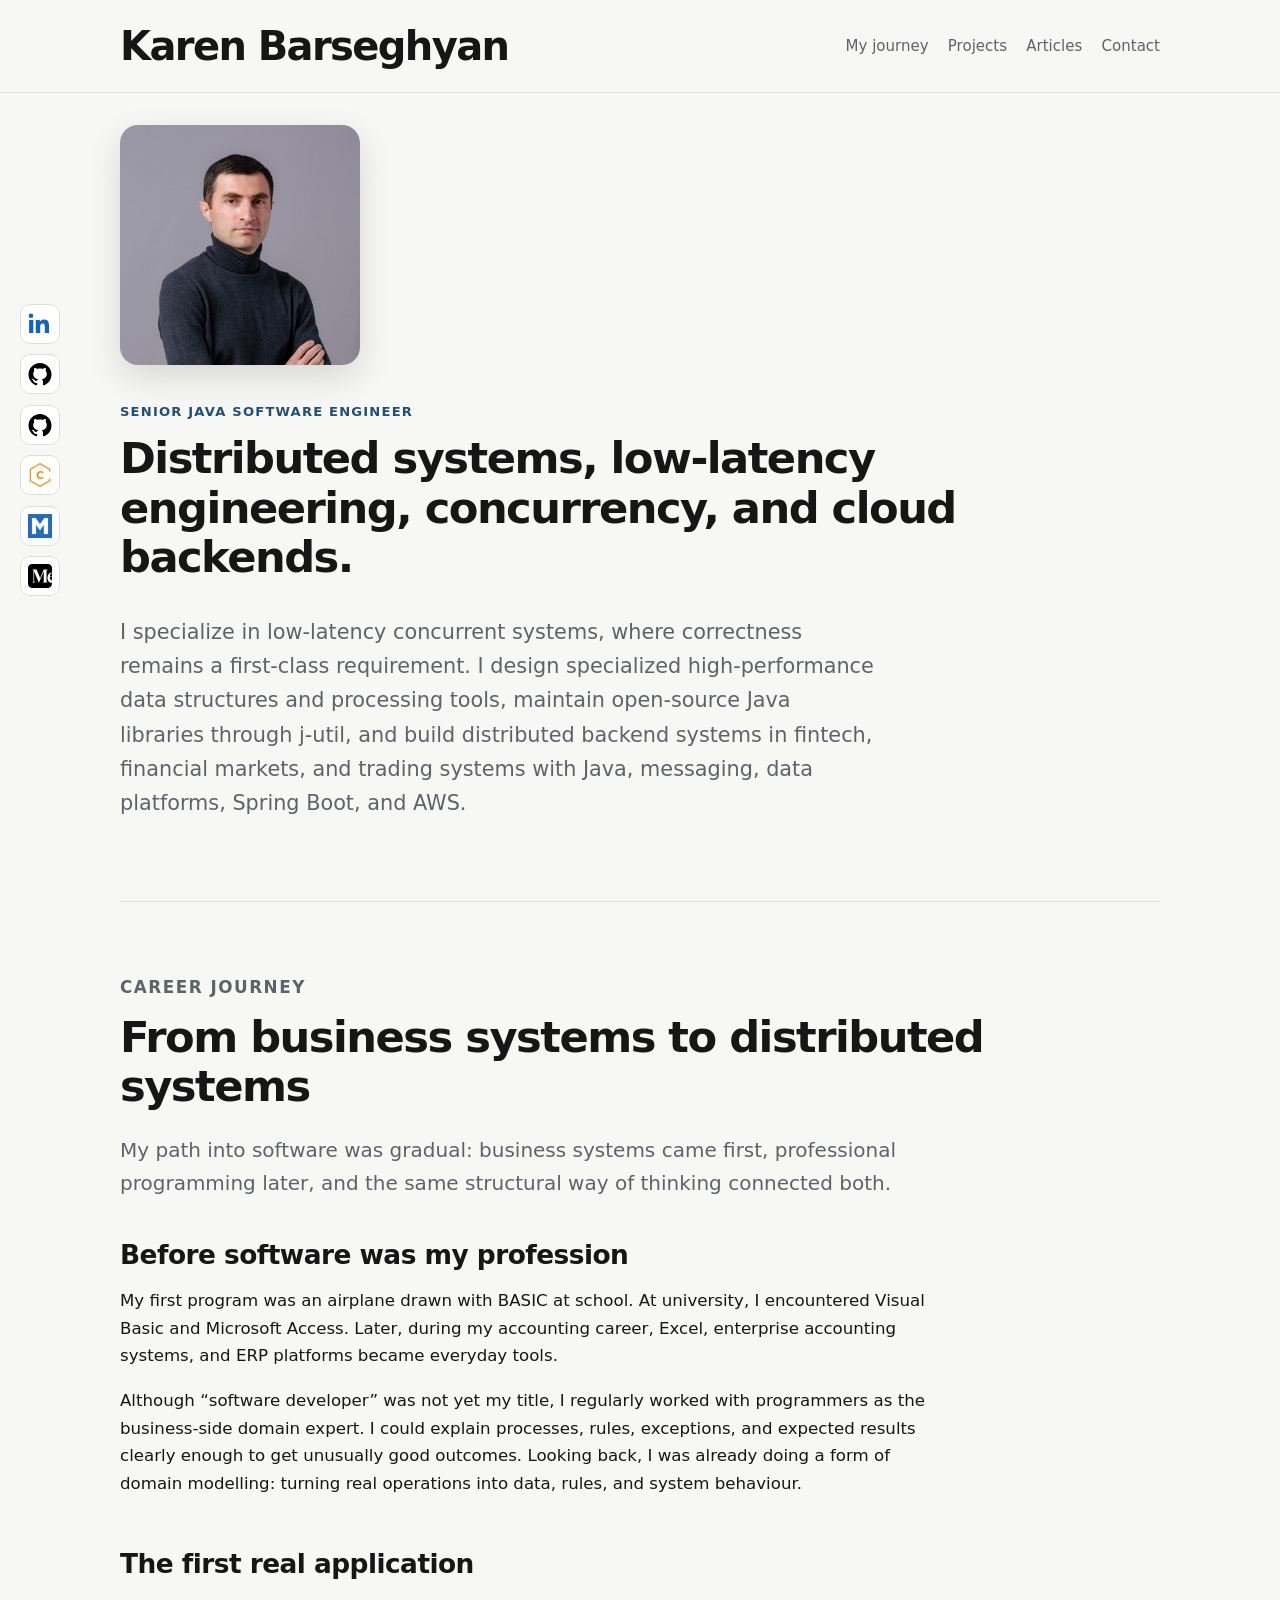
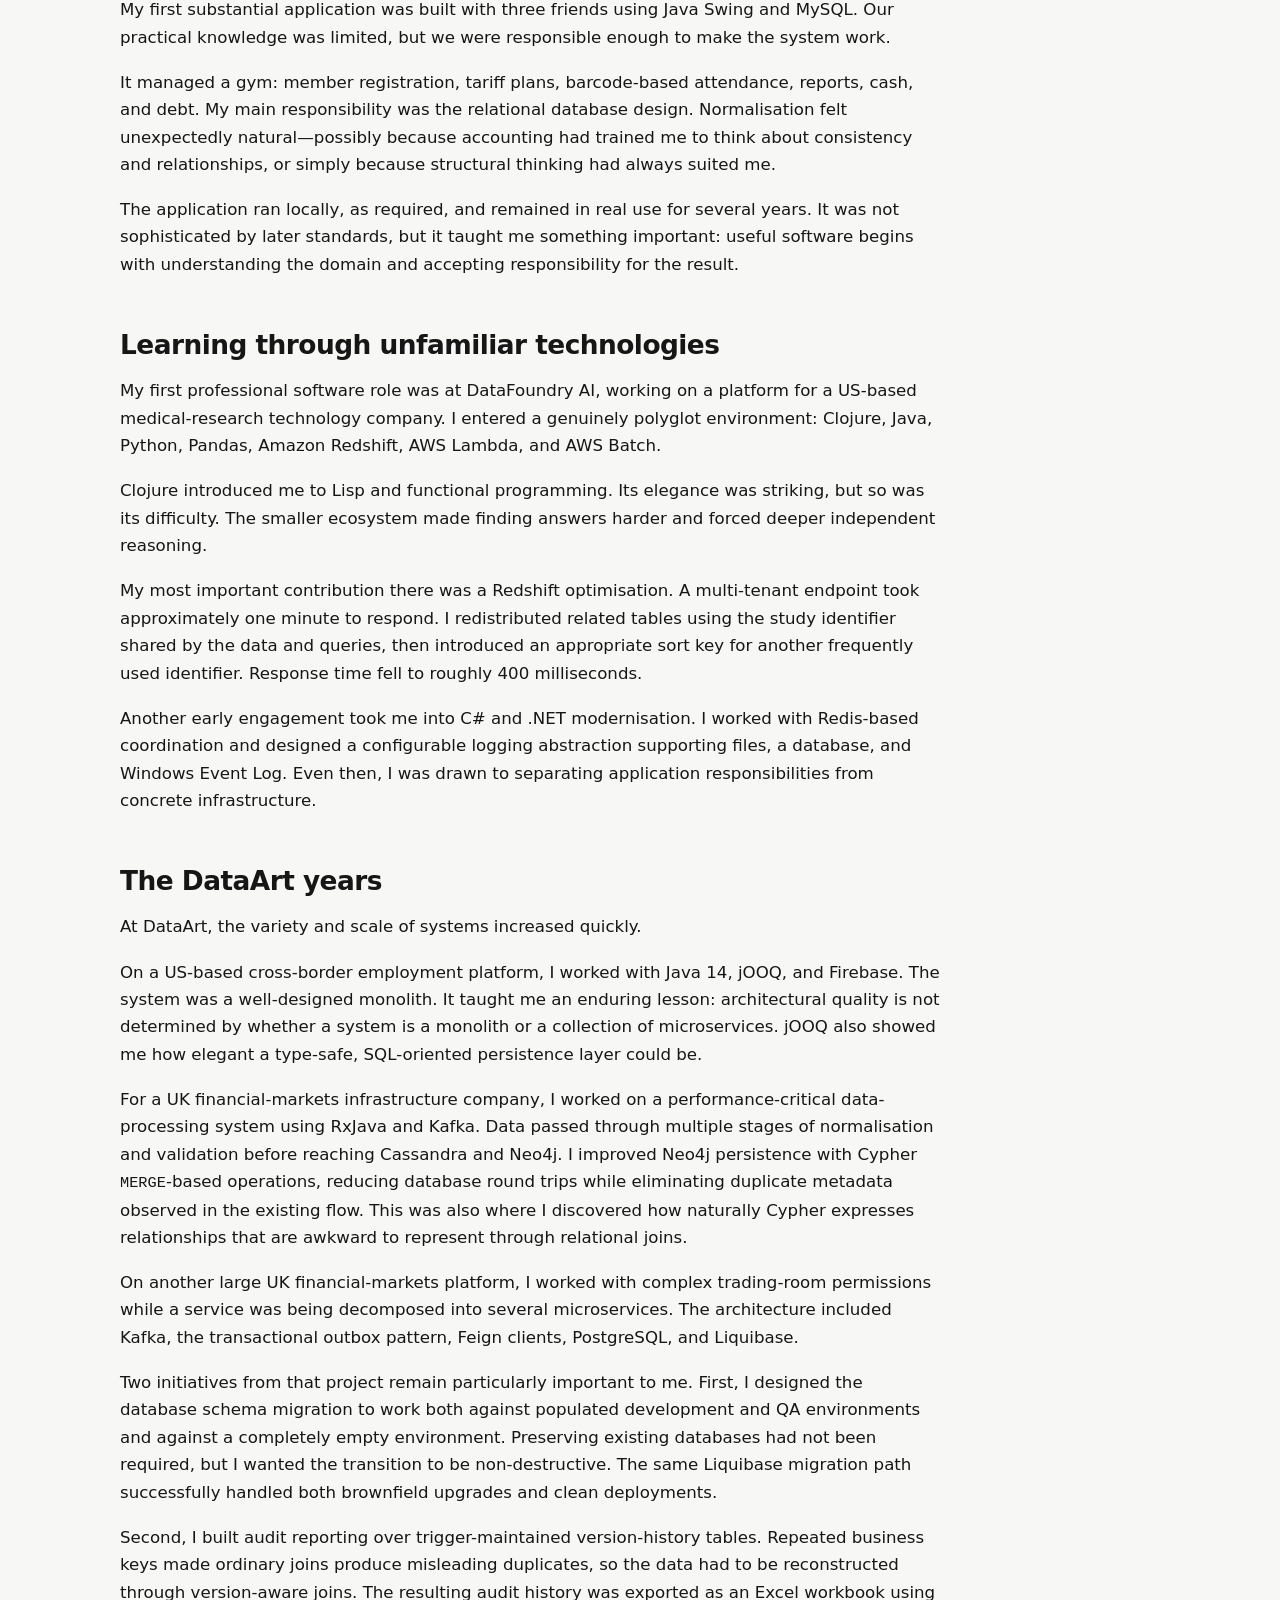
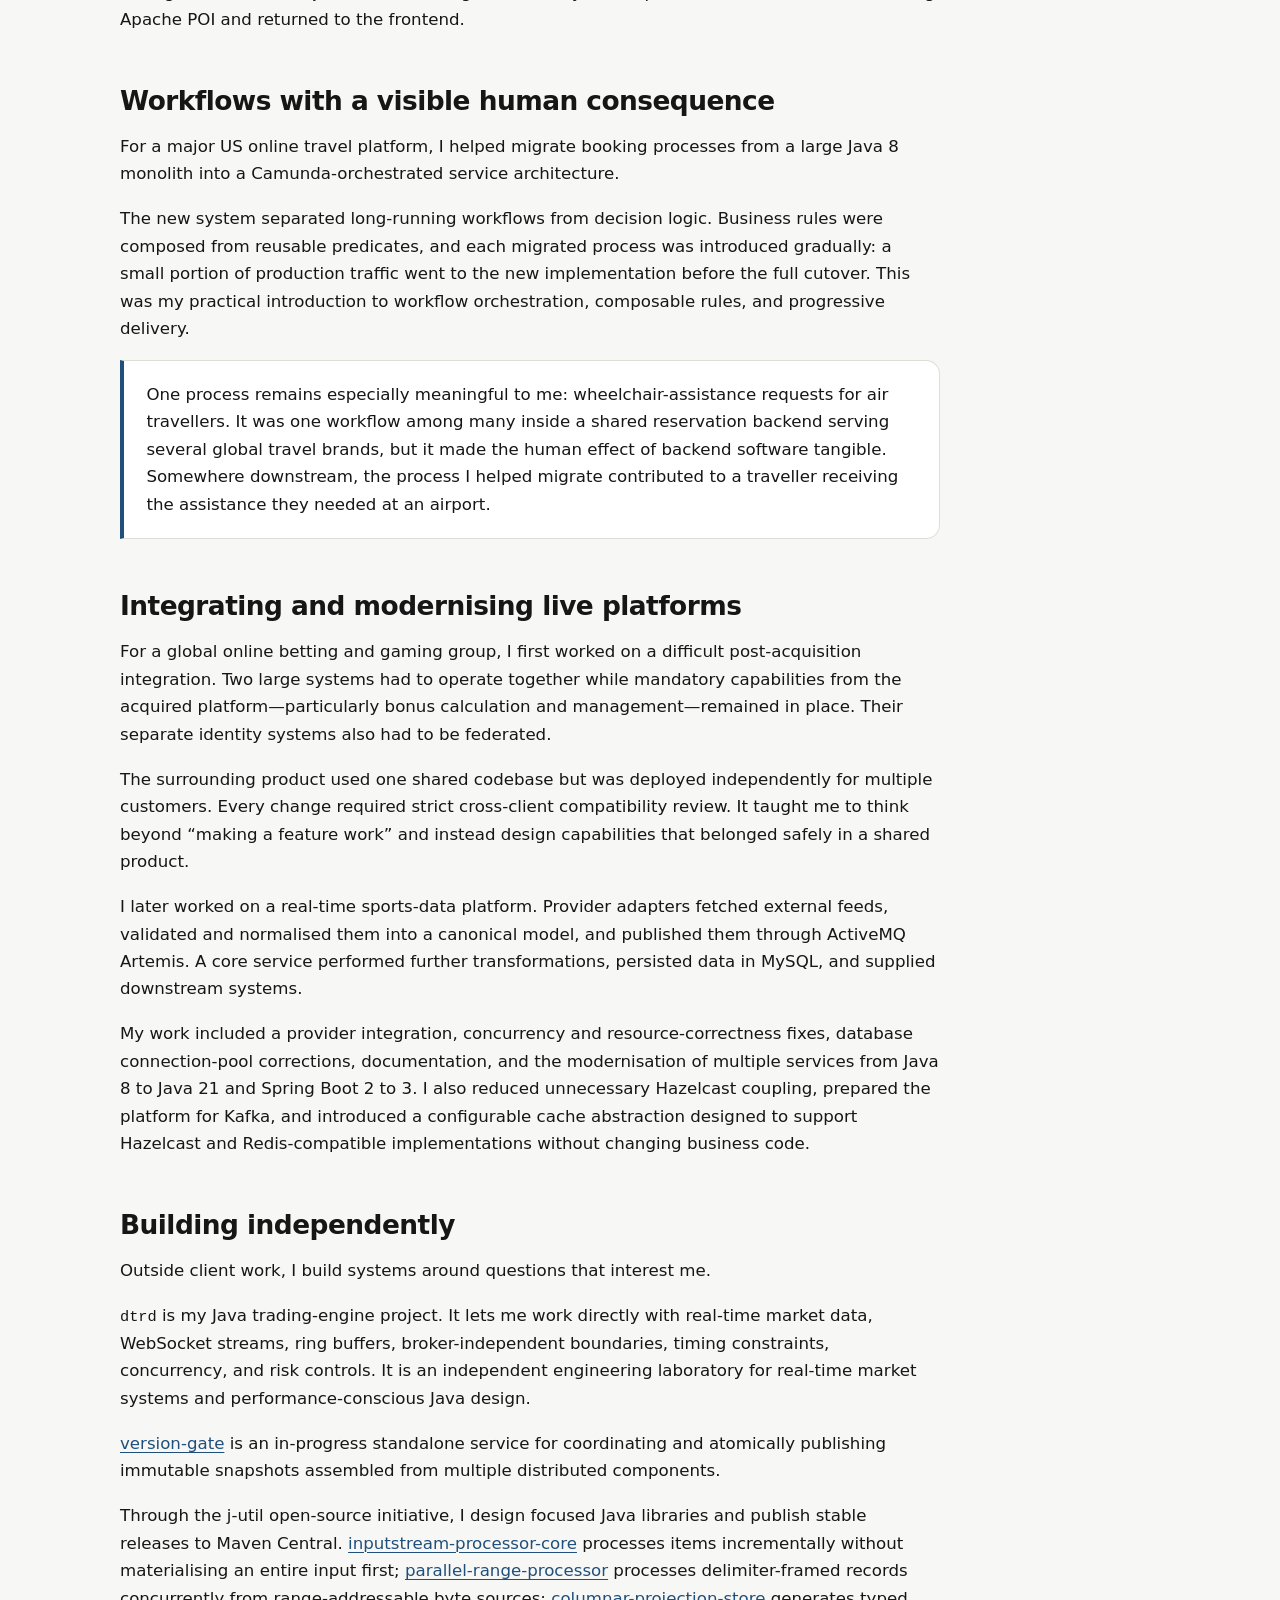
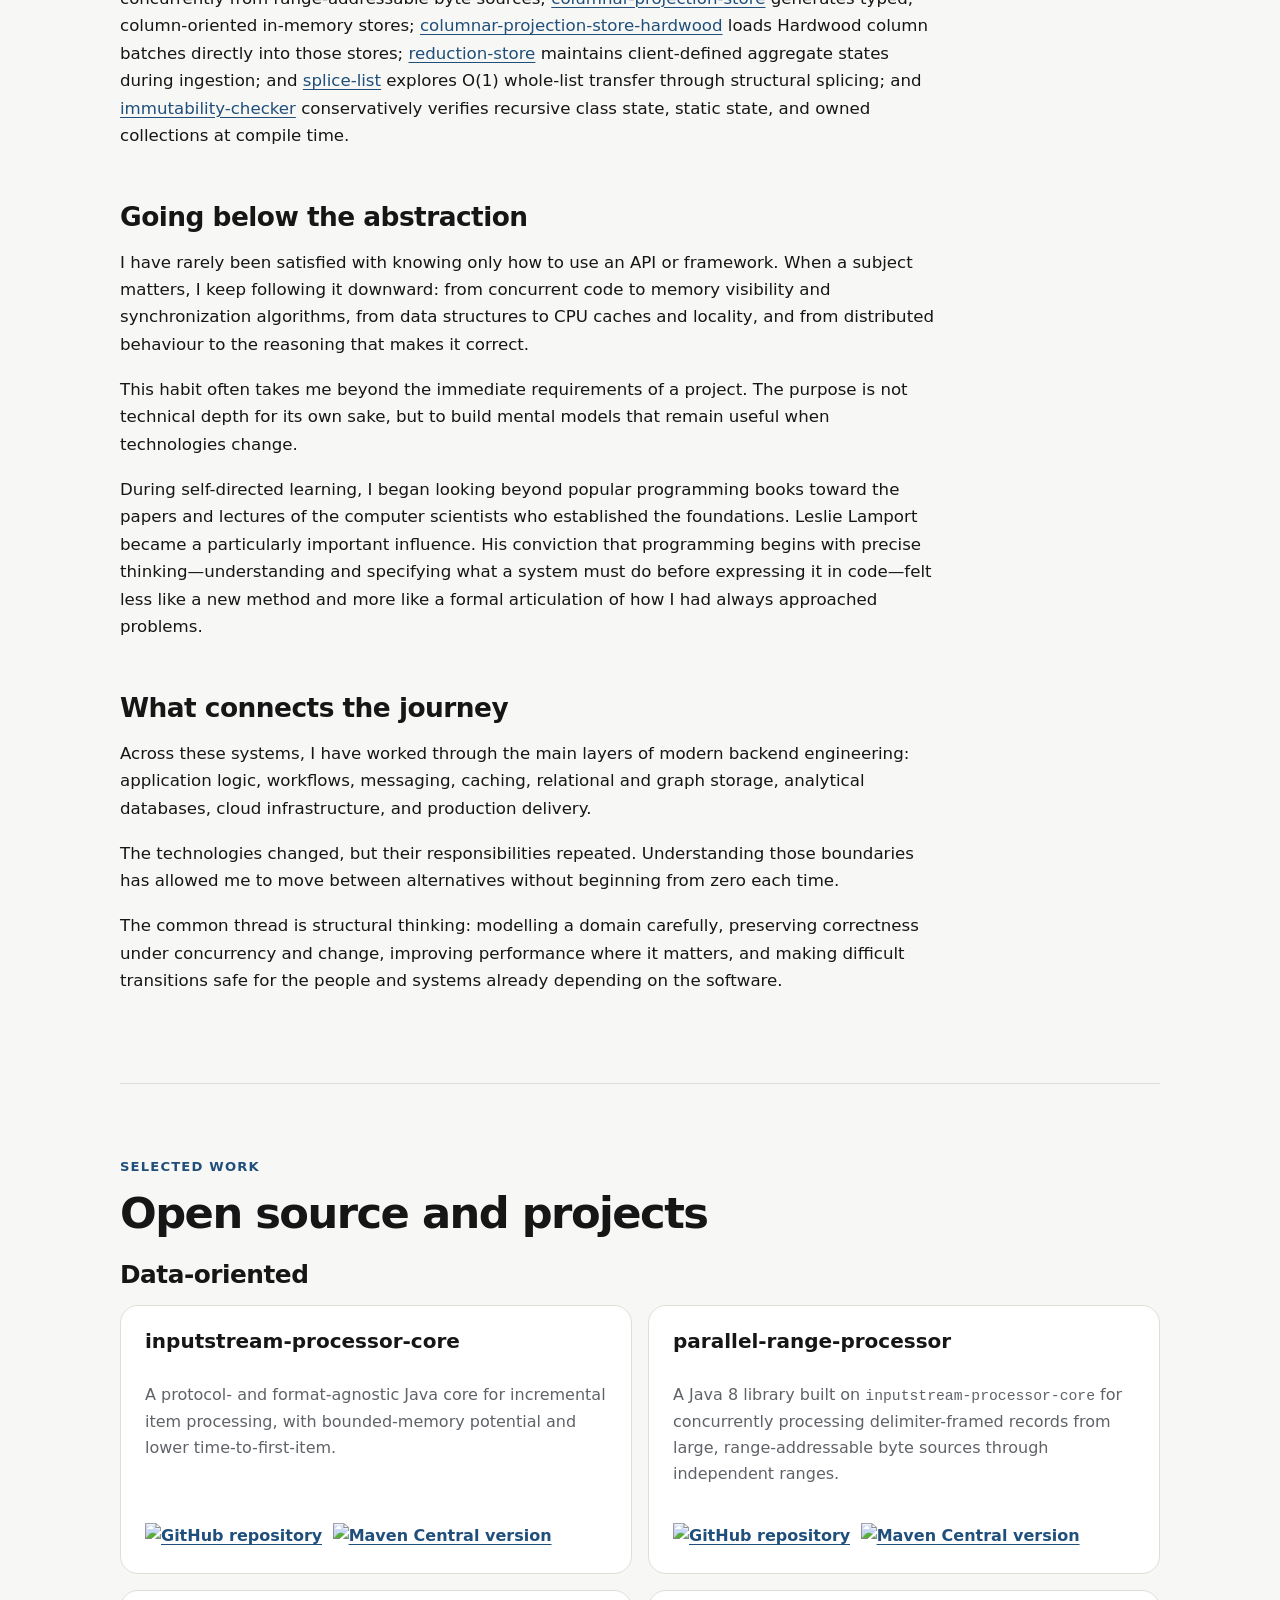
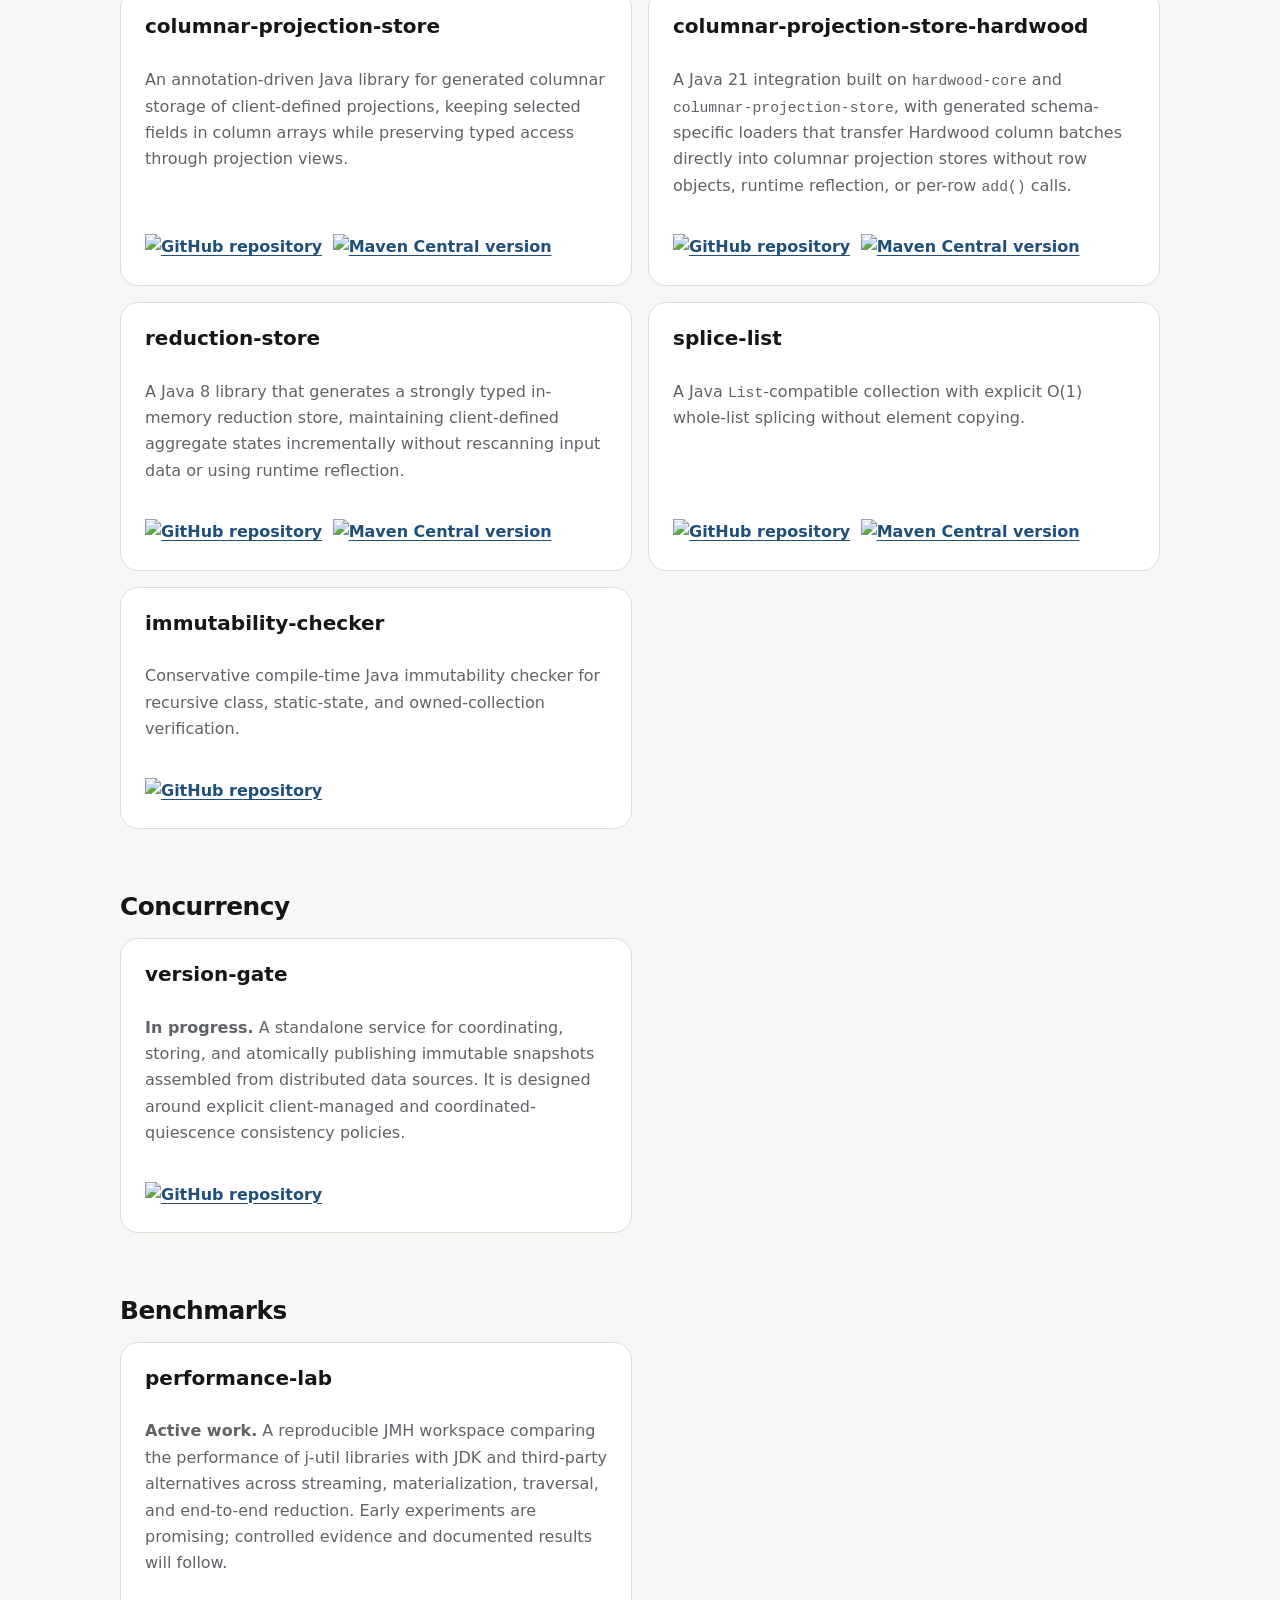
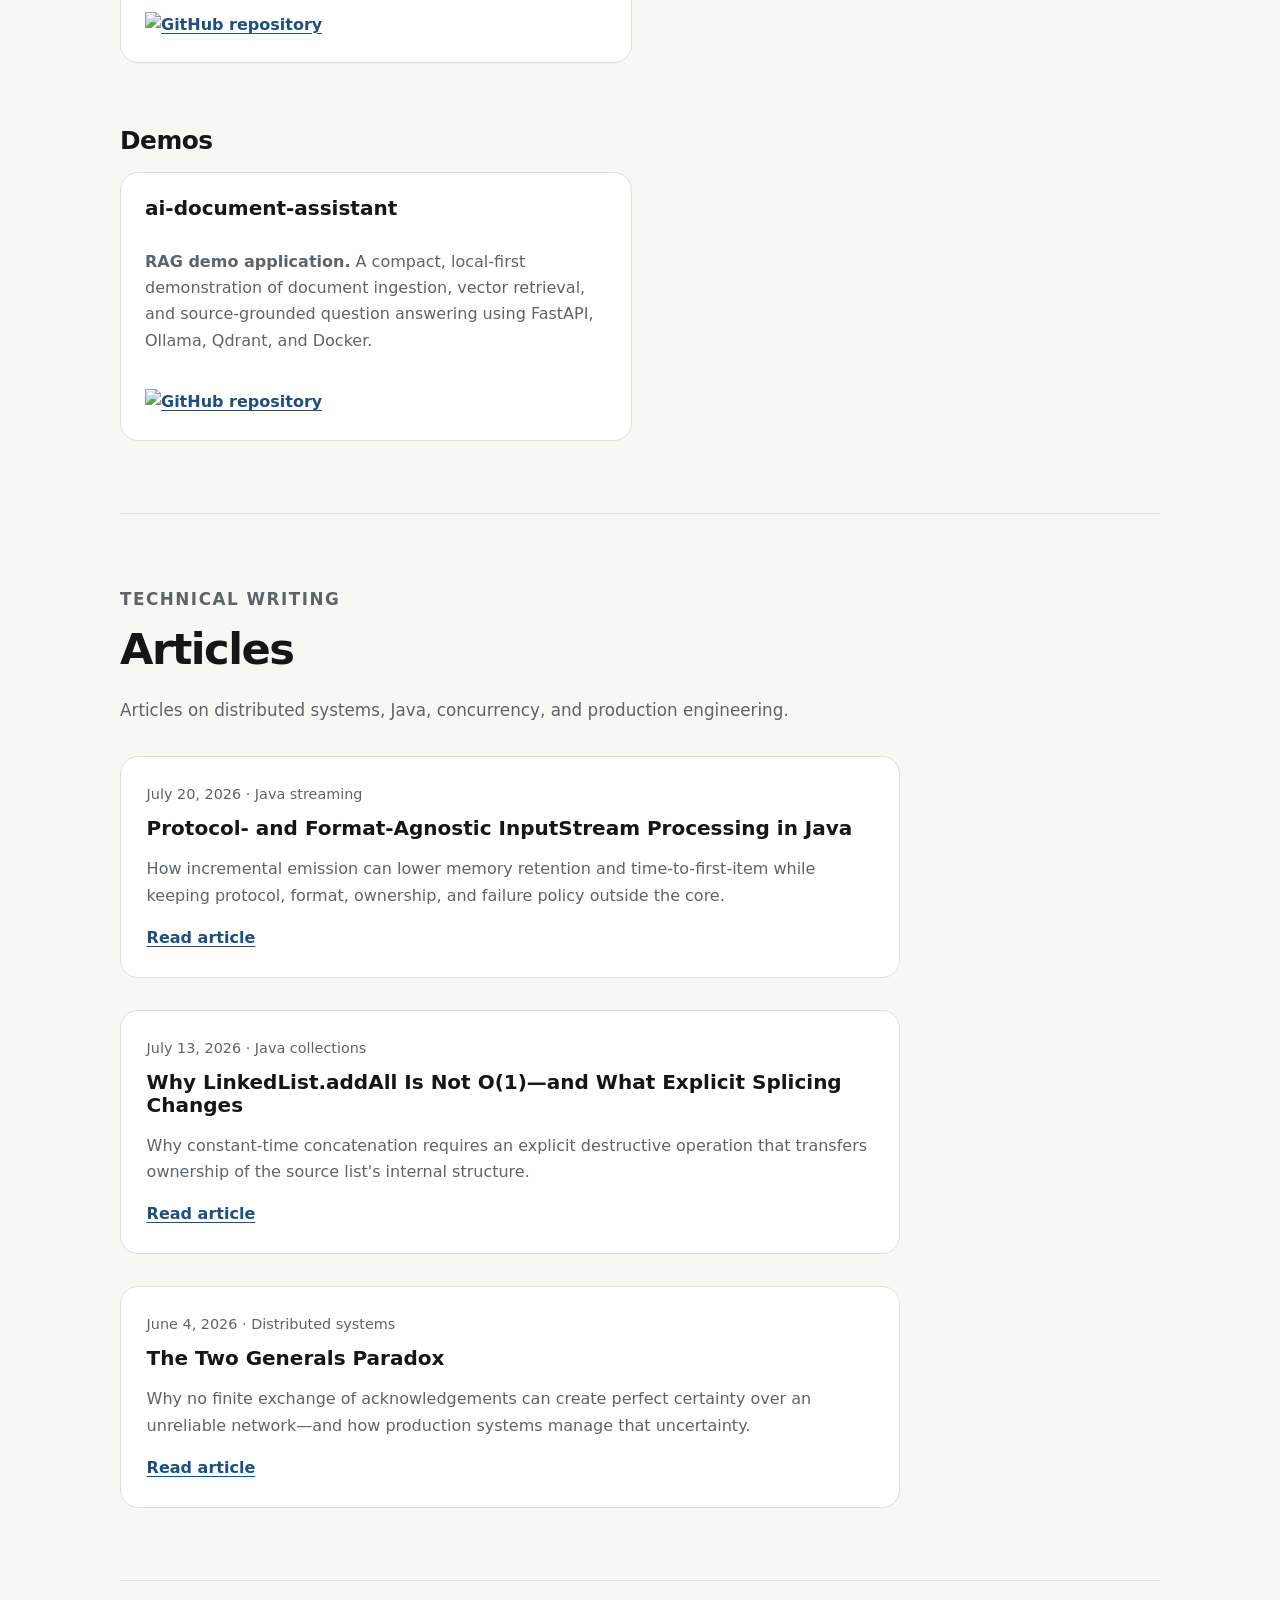
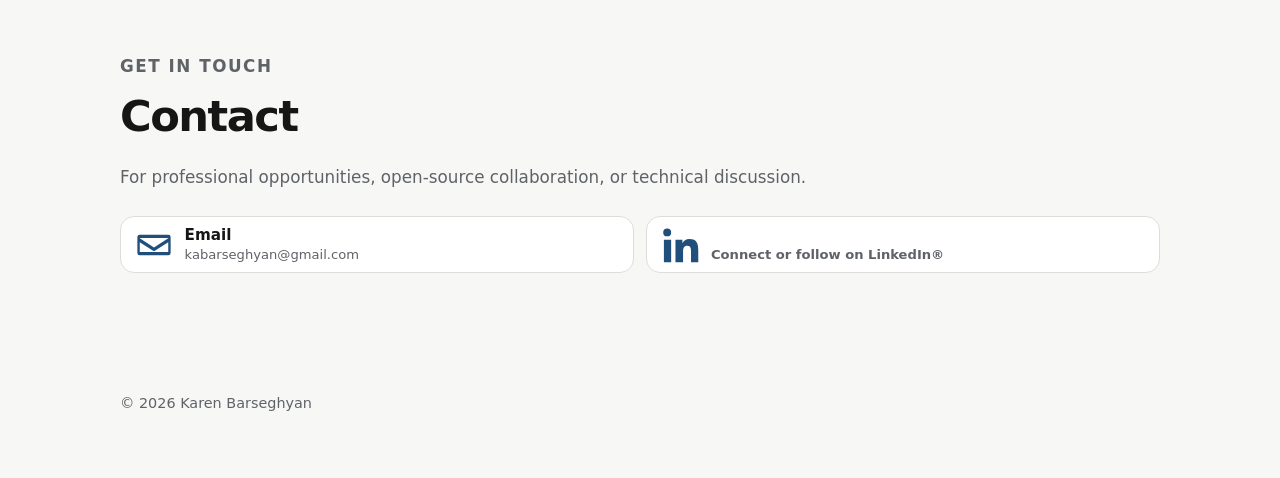
==== index.html @ 1f60a881 "Refine website search description" ====
<!doctype html>
<html lang="en">
<head>
  <meta charset="utf-8">
  <meta name="viewport" content="width=device-width, initial-scale=1">
  <title>Karen Barseghyan | Low-Latency Java Engineer</title>
  <meta name="description" content="Java engineer building low-latency distributed systems for fintech, financial markets, and trading.">
  <meta name="author" content="Karen Barseghyan">
  <link rel="canonical" href="https://k-barseghyan.github.io/">
  <link rel="icon" href="/favicon.ico" sizes="any">
  <link rel="icon" type="image/png" sizes="32x32" href="/favicon-32x32.png">
  <link rel="icon" type="image/png" sizes="16x16" href="/favicon-16x16.png">
  <link rel="apple-touch-icon" sizes="180x180" href="/apple-touch-icon.png">
  <link rel="stylesheet" href="styles.css?v=profile-photo-spacing">

  <meta property="og:type" content="profile">
  <meta property="og:title" content="Karen Barseghyan — Senior Java Software Engineer">
  <meta property="og:description" content="Distributed systems, concurrency, cloud backends, Java open source, and production engineering.">
  <meta property="og:url" content="https://k-barseghyan.github.io/">

  <script type="application/ld+json">
  {
    "@context": "https://schema.org",
    "@type": "ProfilePage",
    "url": "https://k-barseghyan.github.io/",
    "mainEntity": {
      "@type": "Person",
      "name": "Karen Barseghyan",
      "jobTitle": "Senior Java Software Engineer",
      "url": "https://k-barseghyan.github.io/",
      "email": "mailto:kabarseghyan@gmail.com",
      "sameAs": [
        "https://www.linkedin.com/in/karenbarseghyan",
        "https://medium.com/@kabarseghyan",
        "https://github.com/k-barseghyan",
        "https://github.com/j-util",
        "https://central.sonatype.com/namespace/io.github.j-util"
      ],
      "knowsAbout": [
        "Java",
        "Spring Boot",
        "Distributed systems",
        "Concurrency",
        "Microservices",
        "AWS",
        "Amazon Redshift",
        "Kafka",
        "Data processing",
        "Performance engineering"
      ]
    }
  }
  </script>
</head>
<body id="top">
  <header class="site-header">
    <nav class="container nav" aria-label="Primary navigation">
      <a class="brand" href="#top">Karen Barseghyan</a>
      <div class="nav-links">
        <a href="#journey">My journey</a>
        <a href="#projects">Projects</a>
        <a href="#articles">Articles</a>
        <a href="#contact">Contact</a>
      </div>
    </nav>
  </header>

  <aside class="profile-sidebar" aria-label="Professional profiles and published libraries">
    <a class="card-icon-link" target="_blank" rel="noopener noreferrer" href="https://www.linkedin.com/in/karenbarseghyan" aria-label="Open Karen Barseghyan on LinkedIn" title="LinkedIn">
      <img class="card-link-icon" src="assets/linkedin-mark.svg" alt="">
    </a>
    <a class="card-icon-link" target="_blank" rel="noopener noreferrer" href="https://github.com/k-barseghyan" aria-label="Open Karen Barseghyan's personal GitHub profile" title="Personal GitHub">
      <img class="card-link-icon" src="assets/github-mark.svg" alt="">
    </a>
    <a class="card-icon-link" target="_blank" rel="noopener noreferrer" href="https://github.com/j-util" aria-label="Open the j-util organization on GitHub" title="j-util GitHub">
      <img class="card-link-icon" src="assets/github-mark.svg" alt="">
    </a>
    <a class="card-icon-link" target="_blank" rel="noopener noreferrer" href="https://central.sonatype.com/namespace/io.github.j-util" aria-label="Open the j-util namespace on Maven Central" title="Maven Central">
      <img class="card-link-icon" src="assets/maven-central.png" alt="">
    </a>
    <a class="card-icon-link" target="_blank" rel="noopener noreferrer" href="https://mvnrepository.com/artifact/io.github.j-util" aria-label="Open the j-util group on MVNRepository" title="MVNRepository">
      <img class="card-link-icon" src="assets/mvnrepository.ico" alt="">
    </a>
    <a class="card-icon-link" target="_blank" rel="noopener noreferrer" href="https://medium.com/@kabarseghyan" aria-label="Open Karen Barseghyan on Medium" title="Medium">
      <img class="card-link-icon" src="assets/medium-mark.svg" alt="">
    </a>
  </aside>

  <main>
    <section class="hero container">
      <img class="hero-photo" src="assets/karen-barseghyan.jpeg" alt="Karen Barseghyan" width="800" height="800">
      <p class="eyebrow">Senior Java Software Engineer</p>
      <h2>Distributed systems, low-latency engineering, concurrency, and cloud backends.</h2>
      <p class="lead">
        I specialize in low-latency concurrent systems, where correctness remains a first-class requirement. I design
        specialized high-performance data structures and processing tools, maintain
        open-source Java libraries through j-util, and build distributed backend systems
        in fintech, financial markets, and trading systems with Java, messaging, data platforms, Spring Boot, and AWS.
      </p>
    </section>

    <section id="journey" class="section container journey">
      <p class="eyebrow">Career journey</p>
      <h2>From business systems to distributed systems</h2>
      <p class="journey-intro">
        My path into software was gradual: business systems came first, professional
        programming later, and the same structural way of thinking connected both.
      </p>

      <div class="journey-body">
        <div class="journey-chapter">
          <h3>Before software was my profession</h3>
          <p>
            My first program was an airplane drawn with BASIC at school. At university,
            I encountered Visual Basic and Microsoft Access. Later, during my accounting
            career, Excel, enterprise accounting systems, and ERP platforms became everyday tools.
          </p>
          <p>
            Although “software developer” was not yet my title, I regularly worked with
            programmers as the business-side domain expert. I could explain processes,
            rules, exceptions, and expected results clearly enough to get unusually good
            outcomes. Looking back, I was already doing a form of domain modelling:
            turning real operations into data, rules, and system behaviour.
          </p>
        </div>

        <div class="journey-chapter">
          <h3>The first real application</h3>
          <p>
            My first substantial application was built with three friends using Java Swing
            and MySQL. Our practical knowledge was limited, but we were responsible enough
            to make the system work.
          </p>
          <p>
            It managed a gym: member registration, tariff plans, barcode-based attendance,
            reports, cash, and debt. My main responsibility was the relational database
            design. Normalisation felt unexpectedly natural—possibly because accounting
            had trained me to think about consistency and relationships, or simply because
            structural thinking had always suited me.
          </p>
          <p>
            The application ran locally, as required, and remained in real use for several
            years. It was not sophisticated by later standards, but it taught me something
            important: useful software begins with understanding the domain and accepting
            responsibility for the result.
          </p>
        </div>

        <div class="journey-chapter">
          <h3>Learning through unfamiliar technologies</h3>
          <p>
            My first professional software role was at DataFoundry AI, working on a platform
            for a US-based medical-research technology company. I entered a genuinely
            polyglot environment: Clojure, Java, Python, Pandas, Amazon Redshift, AWS Lambda,
            and AWS Batch.
          </p>
          <p>
            Clojure introduced me to Lisp and functional programming. Its elegance was
            striking, but so was its difficulty. The smaller ecosystem made finding answers
            harder and forced deeper independent reasoning.
          </p>
          <p>
            My most important contribution there was a Redshift optimisation. A multi-tenant
            endpoint took approximately one minute to respond. I redistributed related tables
            using the study identifier shared by the data and queries, then introduced an
            appropriate sort key for another frequently used identifier. Response time fell
            to roughly 400 milliseconds.
          </p>
          <p>
            Another early engagement took me into C# and .NET modernisation. I worked with
            Redis-based coordination and designed a configurable logging abstraction supporting
            files, a database, and Windows Event Log. Even then, I was drawn to separating
            application responsibilities from concrete infrastructure.
          </p>
        </div>

        <div class="journey-chapter">
          <h3>The DataArt years</h3>
          <p>
            At DataArt, the variety and scale of systems increased quickly.
          </p>
          <p>
            On a US-based cross-border employment platform, I worked with Java 14, jOOQ,
            and Firebase. The system was a well-designed monolith. It taught me an enduring
            lesson: architectural quality is not determined by whether a system is a monolith
            or a collection of microservices. jOOQ also showed me how elegant a type-safe,
            SQL-oriented persistence layer could be.
          </p>
          <p>
            For a UK financial-markets infrastructure company, I worked on a
            performance-critical data-processing system using RxJava and Kafka. Data passed
            through multiple stages of normalisation and validation before reaching Cassandra
            and Neo4j. I improved Neo4j persistence with Cypher <code>MERGE</code>-based
            operations, reducing database round trips while eliminating duplicate metadata
            observed in the existing flow. This was also where I discovered how naturally
            Cypher expresses relationships that are awkward to represent through relational joins.
          </p>
          <p>
            On another large UK financial-markets platform, I worked with complex
            trading-room permissions while a service was being decomposed into several
            microservices. The architecture included Kafka, the transactional outbox pattern,
            Feign clients, PostgreSQL, and Liquibase.
          </p>
          <p>
            Two initiatives from that project remain particularly important to me. First,
            I designed the database schema migration to work both against populated development
            and QA environments and against a completely empty environment. Preserving existing
            databases had not been required, but I wanted the transition to be non-destructive.
            The same Liquibase migration path successfully handled both brownfield upgrades
            and clean deployments.
          </p>
          <p>
            Second, I built audit reporting over trigger-maintained version-history tables.
            Repeated business keys made ordinary joins produce misleading duplicates, so the
            data had to be reconstructed through version-aware joins. The resulting audit
            history was exported as an Excel workbook using Apache POI and returned to the frontend.
          </p>
        </div>

        <div class="journey-chapter">
          <h3>Workflows with a visible human consequence</h3>
          <p>
            For a major US online travel platform, I helped migrate booking processes from
            a large Java 8 monolith into a Camunda-orchestrated service architecture.
          </p>
          <p>
            The new system separated long-running workflows from decision logic. Business
            rules were composed from reusable predicates, and each migrated process was
            introduced gradually: a small portion of production traffic went to the new
            implementation before the full cutover. This was my practical introduction to
            workflow orchestration, composable rules, and progressive delivery.
          </p>
          <p class="journey-highlight">
            One process remains especially meaningful to me: wheelchair-assistance requests
            for air travellers. It was one workflow among many inside a shared reservation
            backend serving several global travel brands, but it made the human effect of
            backend software tangible. Somewhere downstream, the process I helped migrate
            contributed to a traveller receiving the assistance they needed at an airport.
          </p>
        </div>

        <div class="journey-chapter">
          <h3>Integrating and modernising live platforms</h3>
          <p>
            For a global online betting and gaming group, I first worked on a difficult
            post-acquisition integration. Two large systems had to operate together while
            mandatory capabilities from the acquired platform—particularly bonus calculation
            and management—remained in place. Their separate identity systems also had to
            be federated.
          </p>
          <p>
            The surrounding product used one shared codebase but was deployed independently
            for multiple customers. Every change required strict cross-client compatibility
            review. It taught me to think beyond “making a feature work” and instead design
            capabilities that belonged safely in a shared product.
          </p>
          <p>
            I later worked on a real-time sports-data platform. Provider adapters fetched
            external feeds, validated and normalised them into a canonical model, and
            published them through ActiveMQ Artemis. A core service performed further
            transformations, persisted data in MySQL, and supplied downstream systems.
          </p>
          <p>
            My work included a provider integration, concurrency and resource-correctness
            fixes, database connection-pool corrections, documentation, and the modernisation
            of multiple services from Java 8 to Java 21 and Spring Boot 2 to 3. I also reduced
            unnecessary Hazelcast coupling, prepared the platform for Kafka, and introduced
            a configurable cache abstraction designed to support Hazelcast and Redis-compatible
            implementations without changing business code.
          </p>
        </div>

        <div class="journey-chapter">
          <h3>Building independently</h3>
          <p>
            Outside client work, I build systems around questions that interest me.
          </p>
          <p>
            <code>dtrd</code> is my Java trading-engine project. It lets me work directly
            with real-time market data, WebSocket streams, ring buffers, broker-independent
            boundaries, timing constraints, concurrency, and risk controls. It is an
            independent engineering laboratory for real-time market systems and
            performance-conscious Java design.
          </p>
          <p>
            <a href="https://github.com/k-barseghyan/version-gate">version-gate</a> is an
            in-progress standalone service for coordinating and atomically publishing
            immutable snapshots assembled from multiple distributed components.
          </p>
          <p>
            Through the j-util open-source initiative, I design focused Java libraries and
            publish stable releases to Maven Central.
            <a href="https://github.com/j-util/inputstream-processor-core">inputstream-processor-core</a>
            processes items incrementally without materialising an entire input first;
            <a href="https://github.com/j-util/parallel-range-processor">parallel-range-processor</a>
            processes delimiter-framed records concurrently from range-addressable byte sources;
            <a href="https://github.com/j-util/columnar-projection-store">columnar-projection-store</a>
            generates typed, column-oriented in-memory stores;
            <a href="https://github.com/j-util/columnar-projection-store-hardwood">columnar-projection-store-hardwood</a>
            loads Hardwood column batches directly into those stores;
            <a href="https://github.com/j-util/reduction-store">reduction-store</a>
            maintains client-defined aggregate states during ingestion; and
            <a href="https://github.com/j-util/splice-list">splice-list</a>
            explores O(1) whole-list transfer through structural splicing; and
            <a href="https://github.com/j-util/immutability-checker">immutability-checker</a>
            conservatively verifies recursive class state, static state, and owned collections
            at compile time.
          </p>
        </div>

        <div class="journey-chapter">
          <h3>Going below the abstraction</h3>
          <p>
            I have rarely been satisfied with knowing only how to use an API or framework.
            When a subject matters, I keep following it downward: from concurrent code to
            memory visibility and synchronization algorithms, from data structures to CPU
            caches and locality, and from distributed behaviour to the reasoning that makes
            it correct.
          </p>
          <p>
            This habit often takes me beyond the immediate requirements of a project. The
            purpose is not technical depth for its own sake, but to build mental models that
            remain useful when technologies change.
          </p>
          <p>
            During self-directed learning, I began looking beyond popular programming books
            toward the papers and lectures of the computer scientists who established the
            foundations. Leslie Lamport became a particularly important influence. His
            conviction that programming begins with precise thinking—understanding and
            specifying what a system must do before expressing it in code—felt less like a
            new method and more like a formal articulation of how I had always approached problems.
          </p>
        </div>

        <div class="journey-chapter">
          <h3>What connects the journey</h3>
          <p>
            Across these systems, I have worked through the main layers of modern backend
            engineering: application logic, workflows, messaging, caching, relational and
            graph storage, analytical databases, cloud infrastructure, and production delivery.
          </p>
          <p>
            The technologies changed, but their responsibilities repeated. Understanding
            those boundaries has allowed me to move between alternatives without beginning
            from zero each time.
          </p>
          <p>
            The common thread is structural thinking: modelling a domain carefully,
            preserving correctness under concurrency and change, improving performance where
            it matters, and making difficult transitions safe for the people and systems
            already depending on the software.
          </p>
        </div>
      </div>
    </section>

    <section id="projects" class="section container">
      <div class="section-heading">
        <div>
          <p class="eyebrow">Selected work</p>
          <h2>Open source and projects</h2>
        </div>
      </div>

      <div class="project-groups">
        <div class="project-group">
          <h3 class="project-group-title">Data-oriented</h3>
          <div class="grid">
            <article class="card card-with-icon-links">
              <h4>inputstream-processor-core</h4>
              <p>
                A protocol- and format-agnostic Java core for incremental item processing,
                with bounded-memory potential and lower time-to-first-item.
              </p>
              <div class="card-links card-links-icons">
                <a target="_blank" rel="noopener noreferrer" href="https://github.com/j-util/inputstream-processor-core" aria-label="Open inputstream-processor-core on GitHub" title="GitHub repository">
                  <img src="https://img.shields.io/badge/GitHub-repository-2ea44f?logo=github&amp;logoColor=white" alt="GitHub repository" height="20">
                </a>
                <a target="_blank" rel="noopener noreferrer" href="https://central.sonatype.com/artifact/io.github.j-util/inputstream-processor-core" aria-label="Open inputstream-processor-core on Maven Central" title="Maven Central version">
                  <img src="https://img.shields.io/maven-central/v/io.github.j-util/inputstream-processor-core?label=Maven%20Central&amp;logo=apachemaven" alt="Maven Central version" height="20">
                </a>
              </div>
            </article>

            <article class="card card-with-icon-links">
              <h4>parallel-range-processor</h4>
              <p>
                A Java 8 library built on <code>inputstream-processor-core</code> for
                concurrently processing delimiter-framed records from large,
                range-addressable byte sources through independent ranges.
              </p>
              <div class="card-links card-links-icons">
                <a target="_blank" rel="noopener noreferrer" href="https://github.com/j-util/parallel-range-processor" aria-label="Open parallel-range-processor on GitHub" title="GitHub repository">
                  <img src="https://img.shields.io/badge/GitHub-repository-2ea44f?logo=github&amp;logoColor=white" alt="GitHub repository" height="20">
                </a>
                <a target="_blank" rel="noopener noreferrer" href="https://central.sonatype.com/artifact/io.github.j-util/parallel-range-processor" aria-label="Open parallel-range-processor on Maven Central" title="Maven Central version">
                  <img src="https://img.shields.io/maven-central/v/io.github.j-util/parallel-range-processor?label=Maven%20Central&amp;logo=apachemaven" alt="Maven Central version" height="20">
                </a>
              </div>
            </article>

            <article class="card card-with-icon-links">
              <h4>columnar-projection-store</h4>
              <p>
                An annotation-driven Java library for generated columnar storage of client-defined
                projections, keeping selected fields in column arrays while preserving typed access
                through projection views.
              </p>
              <div class="card-links card-links-icons">
                <a target="_blank" rel="noopener noreferrer" href="https://github.com/j-util/columnar-projection-store" aria-label="Open columnar-projection-store on GitHub" title="GitHub repository">
                  <img src="https://img.shields.io/badge/GitHub-repository-2ea44f?logo=github&amp;logoColor=white" alt="GitHub repository" height="20">
                </a>
                <a target="_blank" rel="noopener noreferrer" href="https://central.sonatype.com/artifact/io.github.j-util/columnar-projection-store" aria-label="Open columnar-projection-store on Maven Central" title="Maven Central version">
                  <img src="https://img.shields.io/maven-central/v/io.github.j-util/columnar-projection-store?label=Maven%20Central&amp;logo=apachemaven" alt="Maven Central version" height="20">
                </a>
              </div>
            </article>

            <article class="card card-with-icon-links">
              <h4>columnar-projection-store-hardwood</h4>
              <p>
                A Java 21 integration built on
                <code>hardwood-core</code> and <code>columnar-projection-store</code>, with
                generated schema-specific loaders that transfer Hardwood column batches directly
                into columnar projection stores without row objects, runtime reflection, or
                per-row <code>add()</code> calls.
              </p>
              <div class="card-links card-links-icons">
                <a target="_blank" rel="noopener noreferrer" href="https://github.com/j-util/columnar-projection-store-hardwood" aria-label="Open columnar-projection-store-hardwood on GitHub" title="GitHub repository">
                  <img src="https://img.shields.io/badge/GitHub-repository-2ea44f?logo=github&amp;logoColor=white" alt="GitHub repository" height="20">
                </a>
                <a target="_blank" rel="noopener noreferrer" href="https://central.sonatype.com/artifact/io.github.j-util/columnar-projection-store-hardwood" aria-label="Open columnar-projection-store-hardwood on Maven Central" title="Maven Central version">
                  <img src="https://img.shields.io/maven-central/v/io.github.j-util/columnar-projection-store-hardwood?label=Maven%20Central&amp;logo=apachemaven" alt="Maven Central version" height="20">
                </a>
              </div>
            </article>

            <article class="card card-with-icon-links">
              <h4>reduction-store</h4>
              <p>
                A Java 8 library that generates a strongly typed in-memory reduction store,
                maintaining client-defined aggregate states incrementally without rescanning
                input data or using runtime reflection.
              </p>
              <div class="card-links card-links-icons">
                <a target="_blank" rel="noopener noreferrer" href="https://github.com/j-util/reduction-store" aria-label="Open reduction-store on GitHub" title="GitHub repository">
                  <img src="https://img.shields.io/badge/GitHub-repository-2ea44f?logo=github&amp;logoColor=white" alt="GitHub repository" height="20">
                </a>
                <a target="_blank" rel="noopener noreferrer" href="https://central.sonatype.com/artifact/io.github.j-util/reduction-store" aria-label="Open reduction-store on Maven Central" title="Maven Central version">
                  <img src="https://img.shields.io/maven-central/v/io.github.j-util/reduction-store?label=Maven%20Central&amp;logo=apachemaven" alt="Maven Central version" height="20">
                </a>
              </div>
            </article>

            <article class="card card-with-icon-links">
              <h4>splice-list</h4>
              <p>
                A Java <code>List</code>-compatible collection with explicit O(1)
                whole-list splicing without element copying.
              </p>
              <div class="card-links card-links-icons">
                <a target="_blank" rel="noopener noreferrer" href="https://github.com/j-util/splice-list" aria-label="Open splice-list on GitHub" title="GitHub repository">
                  <img src="https://img.shields.io/badge/GitHub-repository-2ea44f?logo=github&amp;logoColor=white" alt="GitHub repository" height="20">
                </a>
                <a target="_blank" rel="noopener noreferrer" href="https://central.sonatype.com/artifact/io.github.j-util/splice-list" aria-label="Open splice-list on Maven Central" title="Maven Central version">
                  <img src="https://img.shields.io/maven-central/v/io.github.j-util/splice-list?label=Maven%20Central&amp;logo=apachemaven" alt="Maven Central version" height="20">
                </a>
              </div>
            </article>

            <article class="card card-with-icon-links">
              <h4>immutability-checker</h4>
              <p>
                Conservative compile-time Java immutability checker for recursive class,
                static-state, and owned-collection verification.
              </p>
              <div class="card-links card-links-icons">
                <a target="_blank" rel="noopener noreferrer" href="https://github.com/j-util/immutability-checker" aria-label="Open immutability-checker on GitHub" title="GitHub repository">
                  <img src="https://img.shields.io/badge/GitHub-repository-2ea44f?logo=github&amp;logoColor=white" alt="GitHub repository" height="20">
                </a>
              </div>
            </article>
          </div>
        </div>

        <div class="project-group">
          <h3 class="project-group-title">Concurrency</h3>
          <div class="grid">
            <article class="card card-with-icon-links">
              <h4>version-gate</h4>
              <p>
                <strong>In progress.</strong> A standalone service for coordinating, storing,
                and atomically publishing immutable snapshots assembled from distributed data
                sources. It is designed around explicit client-managed and coordinated-quiescence
                consistency policies.
              </p>
              <div class="card-links card-links-icons">
                <a target="_blank" rel="noopener noreferrer" href="https://github.com/k-barseghyan/version-gate" aria-label="Open version-gate on GitHub" title="GitHub repository">
                  <img src="https://img.shields.io/badge/GitHub-repository-2ea44f?logo=github&amp;logoColor=white" alt="GitHub repository" height="20">
                </a>
              </div>
            </article>
          </div>
        </div>

        <div class="project-group">
          <h3 class="project-group-title">Benchmarks</h3>
          <div class="grid">
            <article class="card card-with-icon-links">
              <h4>performance-lab</h4>
              <p>
                <strong>Active work.</strong> A reproducible JMH workspace comparing
                the performance of j-util libraries with JDK and third-party alternatives
                across streaming, materialization, traversal, and end-to-end reduction.
                Early experiments are promising; controlled evidence and documented results will follow.
              </p>
              <div class="card-links card-links-icons">
                <a target="_blank" rel="noopener noreferrer" href="https://github.com/j-util/performance-lab" aria-label="Open performance-lab on GitHub" title="GitHub repository">
                  <img src="https://img.shields.io/badge/GitHub-repository-2ea44f?logo=github&amp;logoColor=white" alt="GitHub repository" height="20">
                </a>
              </div>
            </article>
          </div>
        </div>

        <div class="project-group">
          <h3 class="project-group-title">Demos</h3>
          <div class="grid">
            <article class="card card-with-icon-links">
              <h4>ai-document-assistant</h4>
              <p>
                <strong>RAG demo application.</strong> A compact, local-first demonstration
                of document ingestion, vector retrieval, and source-grounded question answering
                using FastAPI, Ollama, Qdrant, and Docker.
              </p>
              <div class="card-links card-links-icons">
                <a target="_blank" rel="noopener noreferrer" href="https://github.com/k-barseghyan/ai-document-assistant" aria-label="Open ai-document-assistant on GitHub" title="GitHub repository">
                  <img src="https://img.shields.io/badge/GitHub-repository-2ea44f?logo=github&amp;logoColor=white" alt="GitHub repository" height="20">
                </a>
              </div>
            </article>
          </div>
        </div>
      </div>
    </section>

    <section id="articles" class="section container">
      <p class="eyebrow">Technical writing</p>
      <h2>Articles</h2>
      <p>
        Articles on distributed systems, Java, concurrency, and production engineering.
      </p>

      <article class="writing-card">
        <p class="article-meta">July 20, 2026 · Java streaming</p>
        <h3><a href="articles/incremental-inputstream-processing.html">Protocol- and Format-Agnostic InputStream Processing in Java</a></h3>
        <p>
          How incremental emission can lower memory retention and time-to-first-item
          while keeping protocol, format, ownership, and failure policy outside the core.
        </p>
        <a class="read-more" href="articles/incremental-inputstream-processing.html">Read article</a>
      </article>

      <article class="writing-card">
        <p class="article-meta">July 13, 2026 · Java collections</p>
        <h3><a href="articles/java-list-splicing.html">Why LinkedList.addAll Is Not O(1)—and What Explicit Splicing Changes</a></h3>
        <p>
          Why constant-time concatenation requires an explicit destructive operation
          that transfers ownership of the source list's internal structure.
        </p>
        <a class="read-more" href="articles/java-list-splicing.html">Read article</a>
      </article>

      <article class="writing-card">
        <p class="article-meta">June 4, 2026 · Distributed systems</p>
        <h3><a href="articles/two-generals-paradox.html">The Two Generals Paradox</a></h3>
        <p>
          Why no finite exchange of acknowledgements can create perfect certainty
          over an unreliable network—and how production systems manage that uncertainty.
        </p>
        <a class="read-more" href="articles/two-generals-paradox.html">Read article</a>
      </article>
    </section>

    <section id="contact" class="section container contact">
      <p class="eyebrow">Get in touch</p>
      <h2>Contact</h2>
      <p>
        For professional opportunities, open-source collaboration, or technical discussion.
      </p>

      <div class="contact-links">
        <a class="contact-link" href="mailto:kabarseghyan@gmail.com" aria-label="Email Karen Barseghyan">
          <svg class="contact-icon contact-icon-email" viewBox="0 0 24 24" aria-hidden="true">
            <path d="M3 5.5h18a1.5 1.5 0 0 1 1.5 1.5v10A1.5 1.5 0 0 1 21 18.5H3A1.5 1.5 0 0 1 1.5 17V7A1.5 1.5 0 0 1 3 5.5Zm0 2v.3l9 5.8 9-5.8v-.3H3Zm18 8.9V10.2l-8.46 5.45a1 1 0 0 1-1.08 0L3 10.2v6.2h18Z"/>
          </svg>
          <span>
            <strong>Email</strong>
            <small>kabarseghyan@gmail.com</small>
          </span>
        </a>

        <a class="contact-link" href="https://www.linkedin.com/in/karenbarseghyan" target="_blank" rel="noopener noreferrer" aria-label="Open Karen Barseghyan's LinkedIn profile">
          <svg class="contact-icon contact-icon-linkedin" viewBox="0 1 22 20" aria-hidden="true">
            <path d="M5.3 3.7A2.3 2.3 0 1 1 .7 3.7a2.3 2.3 0 0 1 4.6 0ZM1.1 8h4.2v13H1.1V8Zm6.7 0h4v1.8h.1c.6-1.1 1.9-2.3 4-2.3 4.3 0 5.1 2.8 5.1 6.5v7h-4.2v-6.2c0-1.5 0-3.4-2.1-3.4s-2.5 1.6-2.5 3.3V21H7.8V8Z"/>
          </svg>
          <span>
            <strong aria-hidden="true">&nbsp;</strong>
            <small><b>Connect or follow on LinkedIn®</b></small>
          </span>
        </a>
      </div>
    </section>
  </main>

  <footer class="container footer">
    <p>© <span id="year"></span> Karen Barseghyan</p>
  </footer>

  <script>
    document.getElementById("year").textContent = new Date().getFullYear();
  </script>
  <script src="assets/visitor-notifier.js" defer></script>
</body>
</html>
---- styles.css ----
:root {
  --background: #f7f7f5;
  --surface: #ffffff;
  --text: #161616;
  --muted: #5f6368;
  --border: #deded9;
  --accent: #1f4f7a;
  --max-width: 1040px;
}

* { box-sizing: border-box; }
html { scroll-behavior: smooth; }

body {
  margin: 0;
  background: var(--background);
  color: var(--text);
  font-family: Inter, ui-sans-serif, system-ui, -apple-system, BlinkMacSystemFont, "Segoe UI", sans-serif;
  line-height: 1.65;
}

a {
  color: var(--accent);
  text-decoration-thickness: 1px;
  text-underline-offset: 3px;
}

.container {
  width: min(calc(100% - 2rem), var(--max-width));
  margin-inline: auto;
}

.site-header {
  position: sticky;
  top: 0;
  z-index: 10;
  border-bottom: 1px solid rgba(222, 222, 217, 0.85);
  background: rgba(247, 247, 245, 0.92);
  backdrop-filter: blur(12px);
}

.nav {
  display: flex;
  min-height: 92px;
  align-items: center;
  justify-content: space-between;
  gap: 1.25rem;
}

.brand {
  color: var(--text);
  font-size: clamp(1.9rem, 3.5vw, 2.5rem);
  font-weight: 850;
  letter-spacing: -0.04em;
  line-height: 1;
  text-decoration: none;
}

.nav-links {
  display: flex;
  flex-wrap: wrap;
  gap: 1.2rem;
}

.nav-links a {
  color: var(--muted);
  font-size: 0.94rem;
  text-decoration: none;
}


.profile-sidebar {
  position: fixed;
  top: 50%;
  left: 1.25rem;
  z-index: 9;
  display: flex;
  flex-direction: column;
  gap: 0.65rem;
  transform: translateY(-50%);
}

.hero { padding-block: 2rem 5rem; }

.hero-photo {
  display: block;
  width: min(100%, 240px);
  height: auto;
  margin: 0 0 2.25rem;
  border-radius: 18px;
  box-shadow: 0 12px 34px rgba(22, 22, 22, 0.14);
}

.eyebrow {
  margin: 0 0 0.7rem;
  color: var(--accent);
  font-size: 0.82rem;
  font-weight: 750;
  letter-spacing: 0.09em;
  text-transform: uppercase;
}

h1, h2, h3 { line-height: 1.15; }

h1 {
  max-width: 900px;
  margin: 0;
  font-size: clamp(2.5rem, 7vw, 5.6rem);
  letter-spacing: -0.055em;
}

h2 {
  margin: 0 0 1.4rem;
  font-size: clamp(1.8rem, 4vw, 2.7rem);
  letter-spacing: -0.035em;
}

h3 {
  margin: 0 0 0.8rem;
  font-size: 1.25rem;
}

.lead {
  max-width: 760px;
  margin: 2rem 0 0;
  color: var(--muted);
  font-size: clamp(1.08rem, 2vw, 1.3rem);
}

.actions {
  display: flex;
  flex-wrap: wrap;
  gap: 0.75rem;
  margin-top: 2.25rem;
}

.button {
  display: inline-block;
  border: 1px solid var(--border);
  border-radius: 999px;
  padding: 0.67rem 1rem;
  background: var(--surface);
  color: var(--text);
  font-weight: 650;
  text-decoration: none;
}

.button.primary {
  border-color: var(--accent);
  background: var(--accent);
  color: white;
}

.section {
  padding-block: 4.5rem;
  border-top: 1px solid var(--border);
}

.section > p {
  max-width: 780px;
  color: var(--muted);
  font-size: 1.05rem;
}

.journey-intro {
  max-width: 820px !important;
  font-size: clamp(1.08rem, 2vw, 1.25rem) !important;
}

.journey-body { max-width: 820px; }

.journey-chapter { margin-top: 3.25rem; }

.journey-chapter:first-child { margin-top: 2.5rem; }

.journey-chapter h3 {
  margin-bottom: 1rem;
  font-size: clamp(1.35rem, 2.5vw, 1.65rem);
  letter-spacing: -0.02em;
}

.journey-chapter p {
  color: var(--text);
  font-size: 1.04rem;
}

.journey-chapter p + p { margin-top: 1.1rem; }

.journey-highlight {
  margin-block: 1.5rem;
  padding: 1.25rem 1.4rem;
  border: 1px solid var(--border);
  border-left: 4px solid var(--accent);
  border-radius: 0 14px 14px 0;
  background: var(--surface);
}

.grid {
  display: grid;
  grid-template-columns: repeat(2, minmax(0, 1fr));
  gap: 1rem;
}

.project-group:not(:last-child) { padding-bottom: 4rem; }

.project-group-title {
  margin-bottom: 1rem;
  font-size: clamp(1.3rem, 2.5vw, 1.55rem);
  letter-spacing: -0.02em;
}

.card h4 {
  margin: 0 0 0.8rem;
  font-size: 1.25rem;
  line-height: 1.15;
}

.card {
  min-height: 230px;
  padding: 1.5rem;
  border: 1px solid var(--border);
  border-radius: 18px;
  background: var(--surface);
}

.card p { color: var(--muted); }

.card-with-icon-links {
  display: flex;
  flex-direction: column;
}

.card-links {
  display: flex;
  gap: 1rem;
  margin-top: 1.2rem;
  font-weight: 650;
}

.card-links-icons {
  gap: 0.65rem;
  margin-top: auto;
  padding-top: 1.2rem;
}

.card-icon-link {
  display: inline-flex;
  width: 40px;
  height: 40px;
  align-items: center;
  justify-content: center;
  border: 1px solid var(--border);
  border-radius: 10px;
  background: var(--surface);
  text-decoration: none;
  transition: border-color 160ms ease, transform 160ms ease;
}

.card-icon-link:hover {
  border-color: var(--accent);
  transform: translateY(-1px);
}

.card-icon-link:focus-visible {
  outline: 3px solid rgba(31, 79, 122, 0.25);
  outline-offset: 3px;
}

.card-link-icon {
  display: block;
  width: 24px;
  height: 24px;
  flex: 0 0 24px;
  object-fit: contain;
}

.article-list {
  max-width: 780px;
  padding-left: 1.25rem;
}

.article-list li { margin-bottom: 0.65rem; }

.writing-card {
  max-width: 780px;
  margin-top: 2rem;
  padding: 1.6rem;
  border: 1px solid var(--border);
  border-radius: 18px;
  background: var(--surface);
}

.writing-card h3 a {
  color: var(--text);
  text-decoration: none;
}

.writing-card p:not(.article-meta) { color: var(--muted); }

.article-meta {
  margin: 0 0 0.65rem;
  color: var(--muted);
  font-size: 0.9rem;
}

.read-more { font-weight: 700; }

.article-page {
  width: min(calc(100% - 2rem), 820px);
  padding-block: 5.5rem;
}

.article-header { margin-bottom: 3.5rem; }

.article-header h1 {
  max-width: 780px;
  font-size: clamp(2.6rem, 7vw, 4.8rem);
}

.article-subtitle {
  max-width: 720px;
  margin: 1.5rem 0 1rem;
  color: var(--muted);
  font-size: clamp(1.1rem, 2.5vw, 1.35rem);
}

.article-body { font-size: 1.08rem; }

.article-body h2 {
  margin-top: 3rem;
  margin-bottom: 1rem;
  font-size: clamp(1.55rem, 3vw, 2rem);
}

.article-body p,
.article-body ul,
.article-body ol { max-width: 760px; }

.article-body li { margin-bottom: 0.5rem; }

.article-reference {
  margin-top: 3.5rem;
  padding-top: 1.5rem;
  border-top: 1px solid var(--border);
  color: var(--muted);
  font-size: 0.95rem;
}

.article-origin {
  margin-top: 2rem;
  font-weight: 700;
}

.contact { padding-bottom: 5rem; }

.contact-links {
  display: grid;
  grid-template-columns: repeat(auto-fit, minmax(280px, 1fr));
  gap: 0.8rem;
  margin-top: 1.5rem;
}

.contact-link {
  display: flex;
  align-items: center;
  gap: 0.7rem;
  min-width: 0;
  padding: 0.55rem 0.9rem;
  border: 1px solid var(--border);
  border-radius: 14px;
  background: var(--surface);
  color: var(--text);
  text-decoration: none;
  transition: border-color 160ms ease, transform 160ms ease;
}

.contact-link:hover {
  border-color: var(--accent);
  transform: translateY(-2px);
}

.contact-link:focus-visible {
  outline: 3px solid rgba(31, 79, 122, 0.25);
  outline-offset: 3px;
}

.contact-icon {
  width: 24px;
  height: 24px;
  flex: 0 0 24px;
  fill: var(--accent);
}

.contact-icon-email,
.contact-icon-linkedin {
  width: 38px;
  height: 38px;
  flex-basis: 38px;
}

.contact-link span {
  min-width: 0;
  line-height: 1.35;
}
.contact-link strong,
.contact-link small { display: block; }
.contact-link strong { font-size: 0.95rem; }

.contact-link small {
  overflow-wrap: anywhere;
  color: var(--muted);
  font-size: 0.82rem;
}

.footer {
  padding-block: 1.5rem 3rem;
  color: var(--muted);
  font-size: 0.9rem;
}

code {
  font-family: "SFMono-Regular", Consolas, "Liberation Mono", monospace;
  font-size: 0.92em;
}

pre {
  max-width: 760px;
  overflow-x: auto;
  margin: 1.5rem 0;
  padding: 1.2rem 1.3rem;
  border: 1px solid var(--border);
  border-radius: 14px;
  background: #efefec;
  line-height: 1.55;
}

pre code { font-size: 0.9rem; }

@media (max-width: 1180px) {
  body { padding-bottom: 4.5rem; }

  .profile-sidebar {
    top: auto;
    bottom: 0.75rem;
    left: 50%;
    flex-direction: row;
    padding: 0.45rem;
    border: 1px solid rgba(222, 222, 217, 0.9);
    border-radius: 14px;
    background: rgba(247, 247, 245, 0.94);
    box-shadow: 0 6px 24px rgba(22, 22, 22, 0.1);
    backdrop-filter: blur(12px);
    transform: translateX(-50%);
  }
}

@media (max-width: 720px) {
  .nav {
    min-height: auto;
    align-items: flex-start;
    flex-direction: column;
    padding-block: 1rem;
  }

  .brand { font-size: 2rem; }
  .nav-links { gap: 0.85rem; }
  .hero { padding-block: 2rem 3.5rem; }
  .grid { grid-template-columns: 1fr; }
  .article-page { padding-block: 3.5rem; }
  .contact-links { grid-template-columns: 1fr; }
}
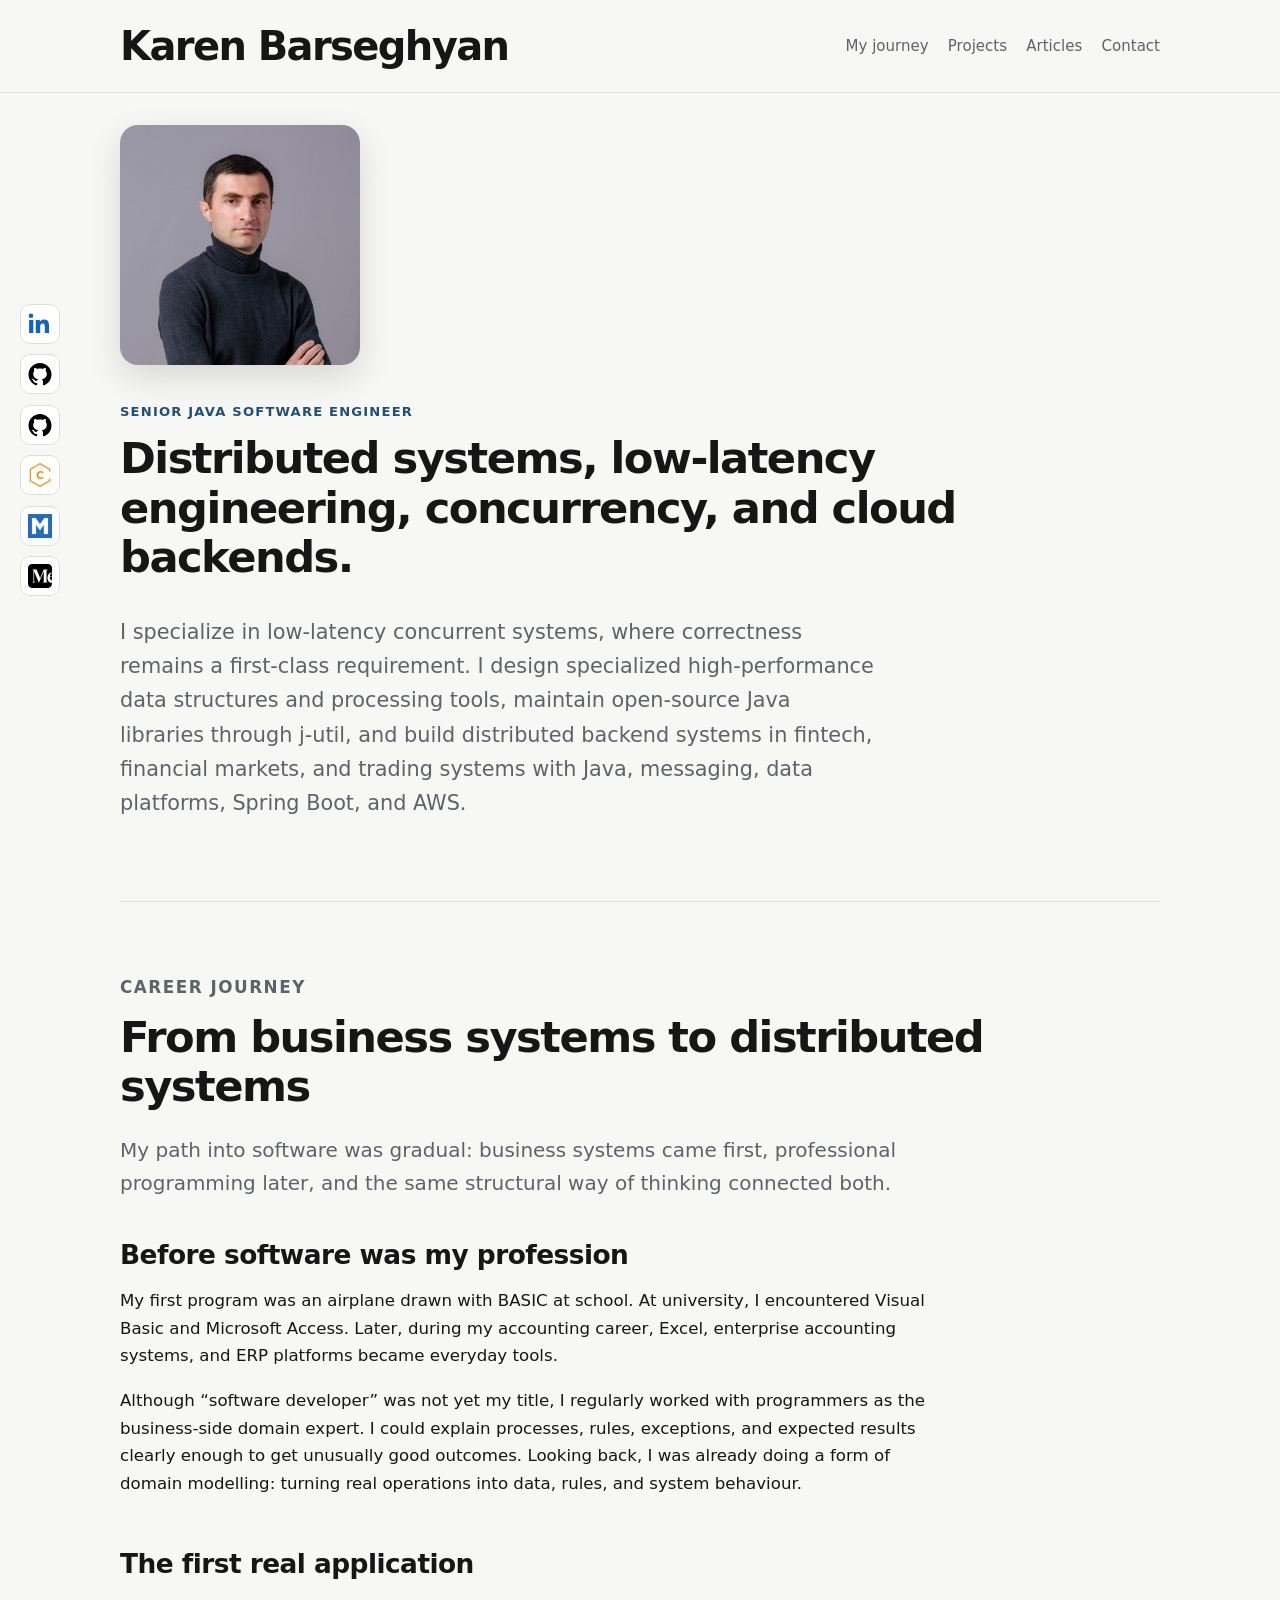
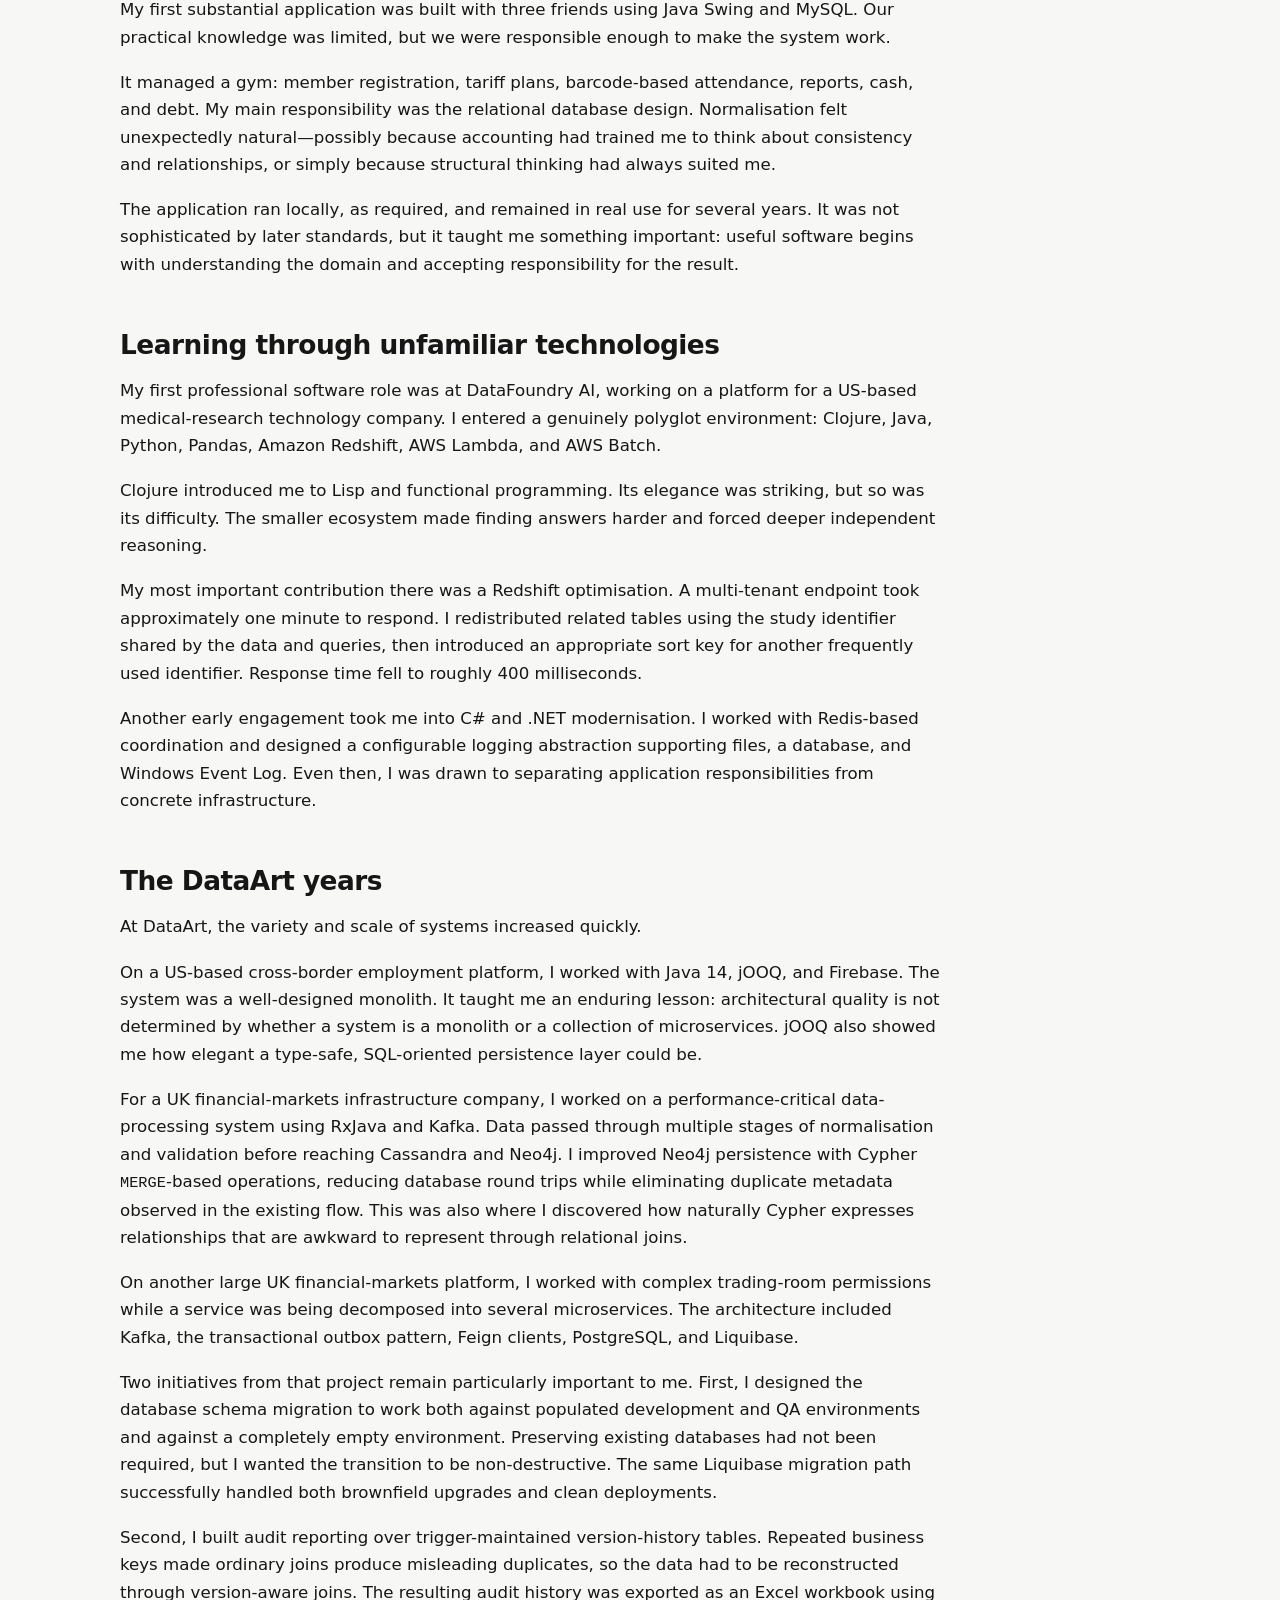
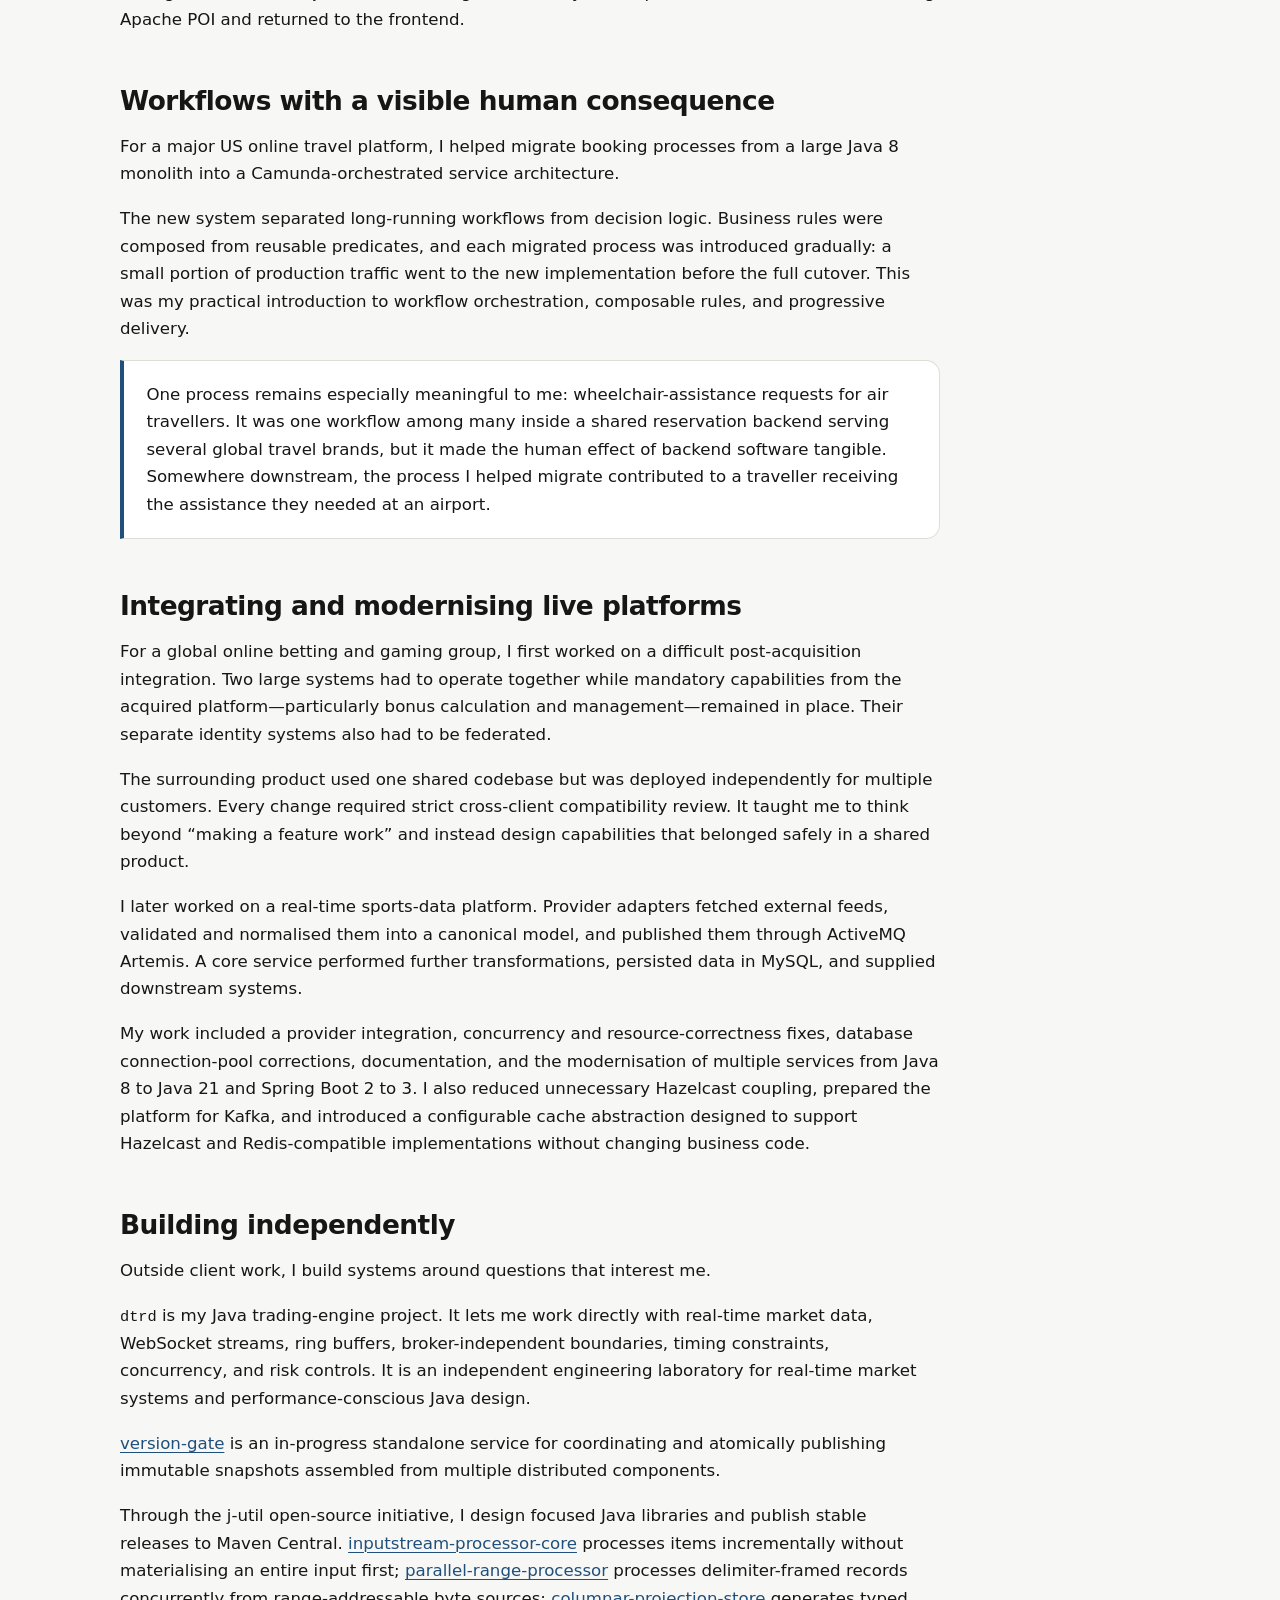
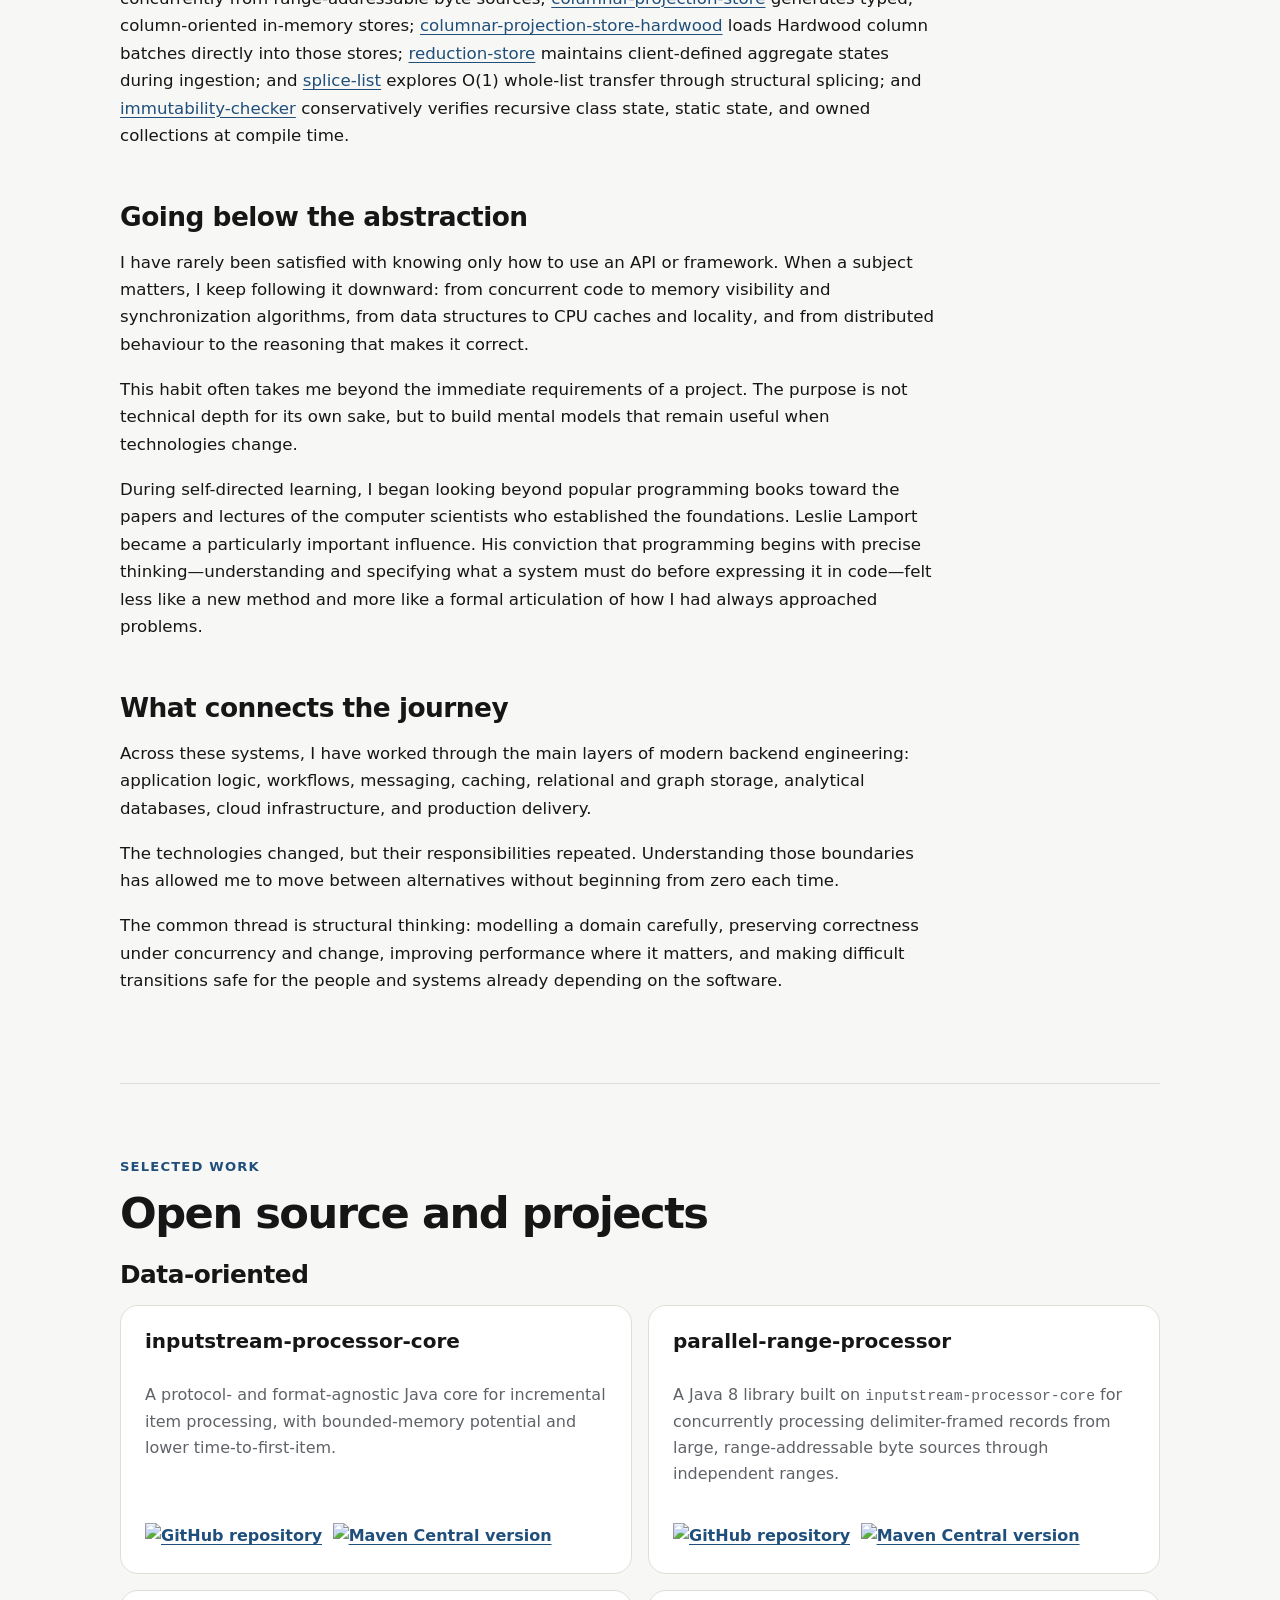
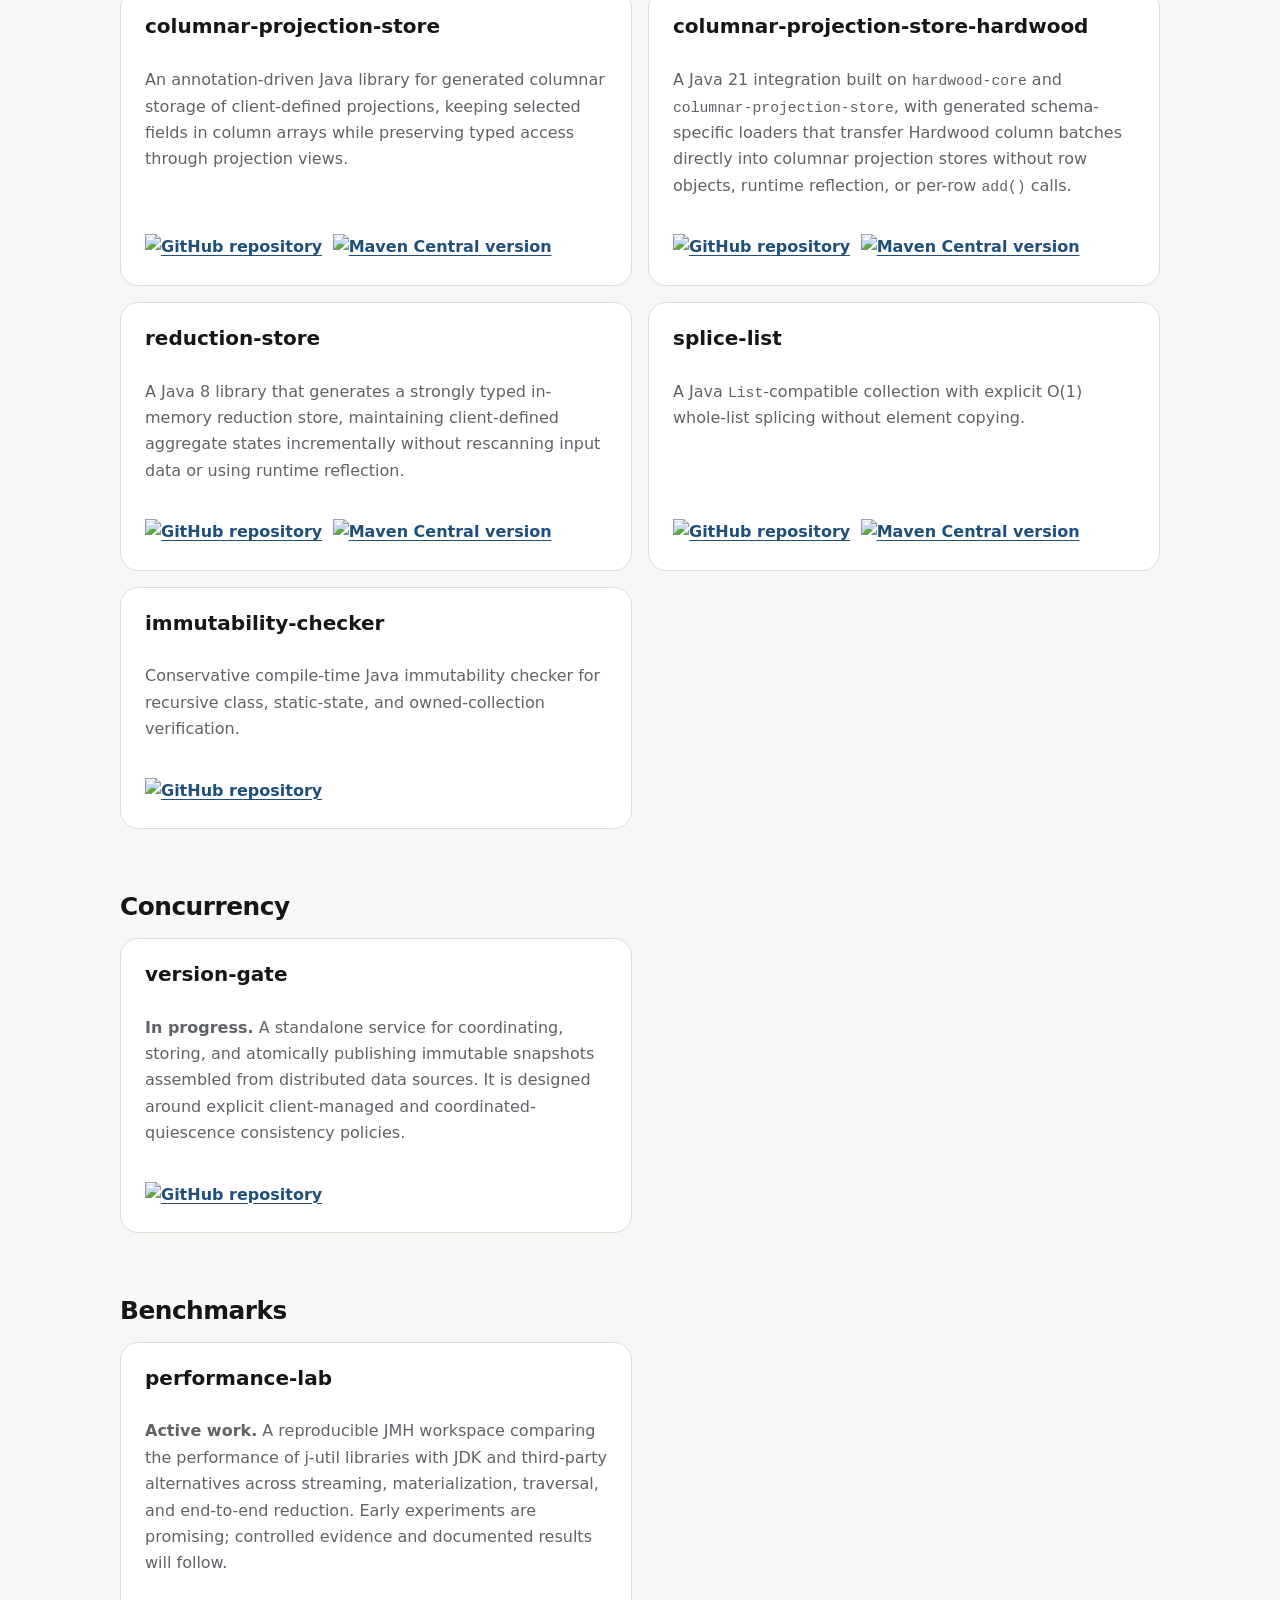
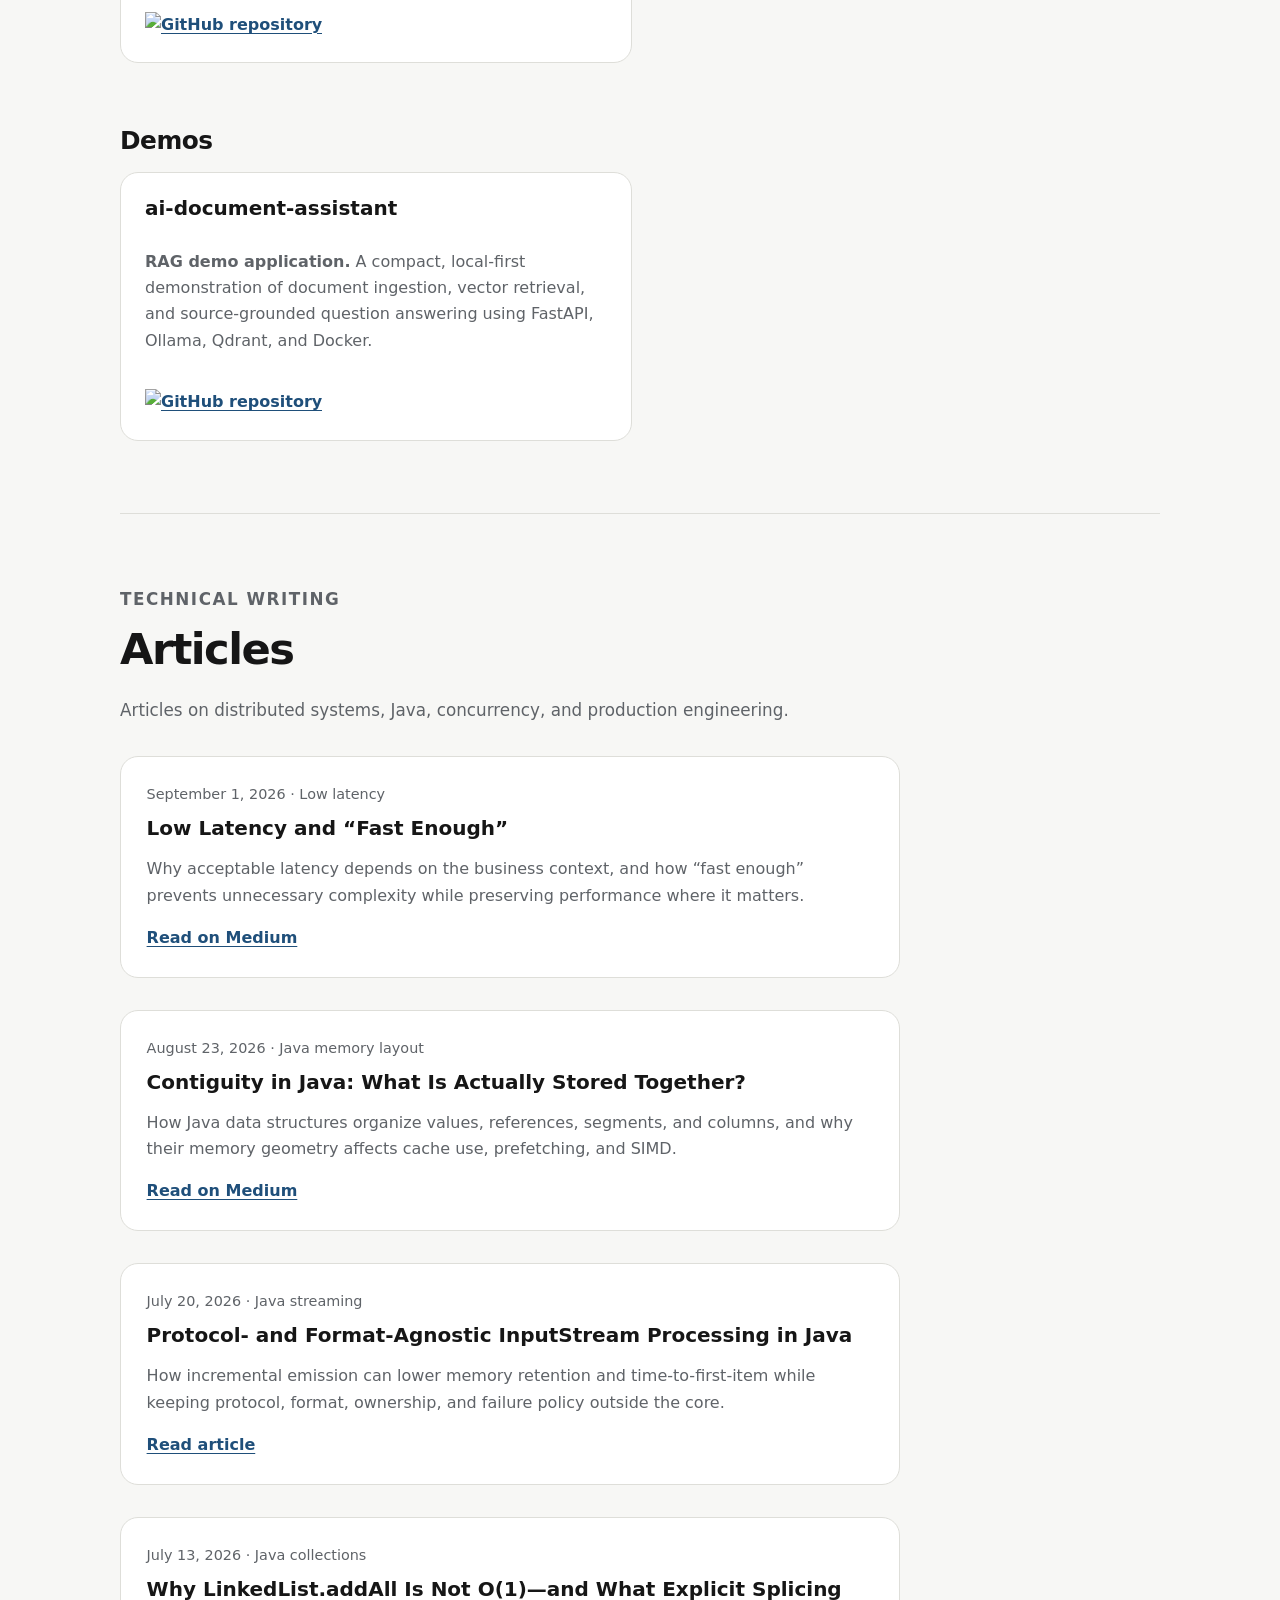
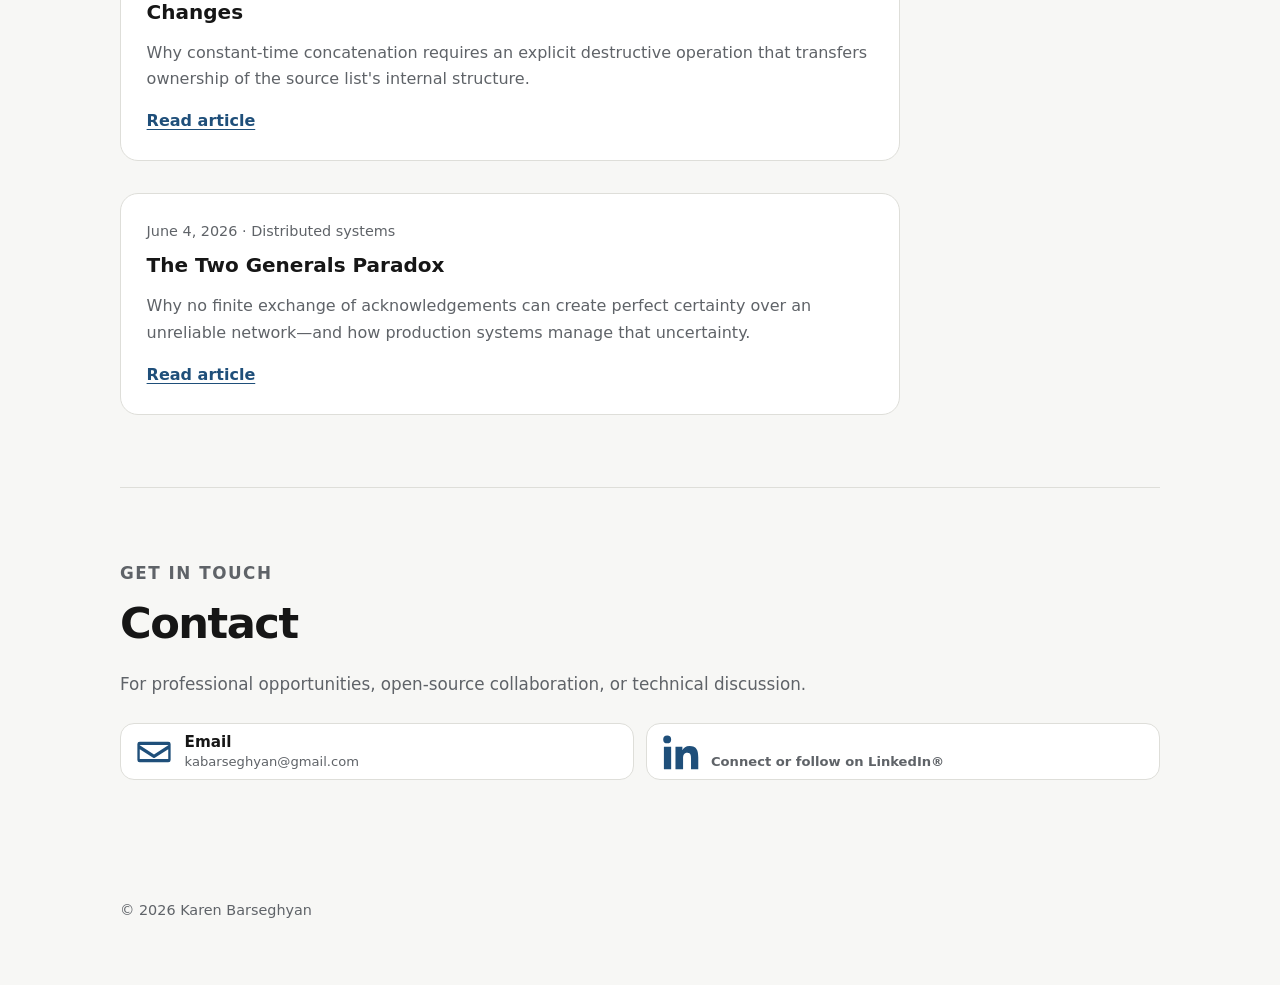
==== commit 7268f555: "Add recent Medium articles" ====
--- a/index.html
+++ b/index.html
@@ -14,8 +14,8 @@
   <link rel="stylesheet" href="styles.css?v=profile-photo-spacing">
 
   <meta property="og:type" content="profile">
-  <meta property="og:title" content="Karen Barseghyan — Senior Java Software Engineer">
-  <meta property="og:description" content="Distributed systems, concurrency, cloud backends, Java open source, and production engineering.">
+  <meta property="og:title" content="Karen Barseghyan | Low-Latency Java Engineer">
+  <meta property="og:description" content="Java engineer building low-latency distributed systems for fintech, financial markets, and trading.">
   <meta property="og:url" content="https://k-barseghyan.github.io/">
 
   <script type="application/ld+json">
@@ -26,7 +26,7 @@
     "mainEntity": {
       "@type": "Person",
       "name": "Karen Barseghyan",
-      "jobTitle": "Senior Java Software Engineer",
+      "jobTitle": "Senior Low-Latency Java Engineer",
       "url": "https://k-barseghyan.github.io/",
       "email": "mailto:kabarseghyan@gmail.com",
       "sameAs": [
@@ -38,6 +38,10 @@
       ],
       "knowsAbout": [
         "Java",
+        "Low-latency systems",
+        "Fintech",
+        "Financial markets",
+        "Trading systems",
         "Spring Boot",
         "Distributed systems",
         "Concurrency",
@@ -552,6 +556,26 @@
       </p>
 
       <article class="writing-card">
+        <p class="article-meta">September 1, 2026 · Low latency</p>
+        <h3><a href="https://medium.com/@kabarseghyan/low-latency-and-fast-enough-42a1c3e8b511" target="_blank" rel="noopener noreferrer">Low Latency and “Fast Enough”</a></h3>
+        <p>
+          Why acceptable latency depends on the business context, and how “fast enough”
+          prevents unnecessary complexity while preserving performance where it matters.
+        </p>
+        <a class="read-more" href="https://medium.com/@kabarseghyan/low-latency-and-fast-enough-42a1c3e8b511" target="_blank" rel="noopener noreferrer">Read on Medium</a>
+      </article>
+
+      <article class="writing-card">
+        <p class="article-meta">August 23, 2026 · Java memory layout</p>
+        <h3><a href="https://medium.com/@kabarseghyan/contiguity-in-java-what-is-actually-stored-together-0382765b1d5e" target="_blank" rel="noopener noreferrer">Contiguity in Java: What Is Actually Stored Together?</a></h3>
+        <p>
+          How Java data structures organize values, references, segments, and columns,
+          and why their memory geometry affects cache use, prefetching, and SIMD.
+        </p>
+        <a class="read-more" href="https://medium.com/@kabarseghyan/contiguity-in-java-what-is-actually-stored-together-0382765b1d5e" target="_blank" rel="noopener noreferrer">Read on Medium</a>
+      </article>
+
+      <article class="writing-card">
         <p class="article-meta">July 20, 2026 · Java streaming</p>
         <h3><a href="articles/incremental-inputstream-processing.html">Protocol- and Format-Agnostic InputStream Processing in Java</a></h3>
         <p>
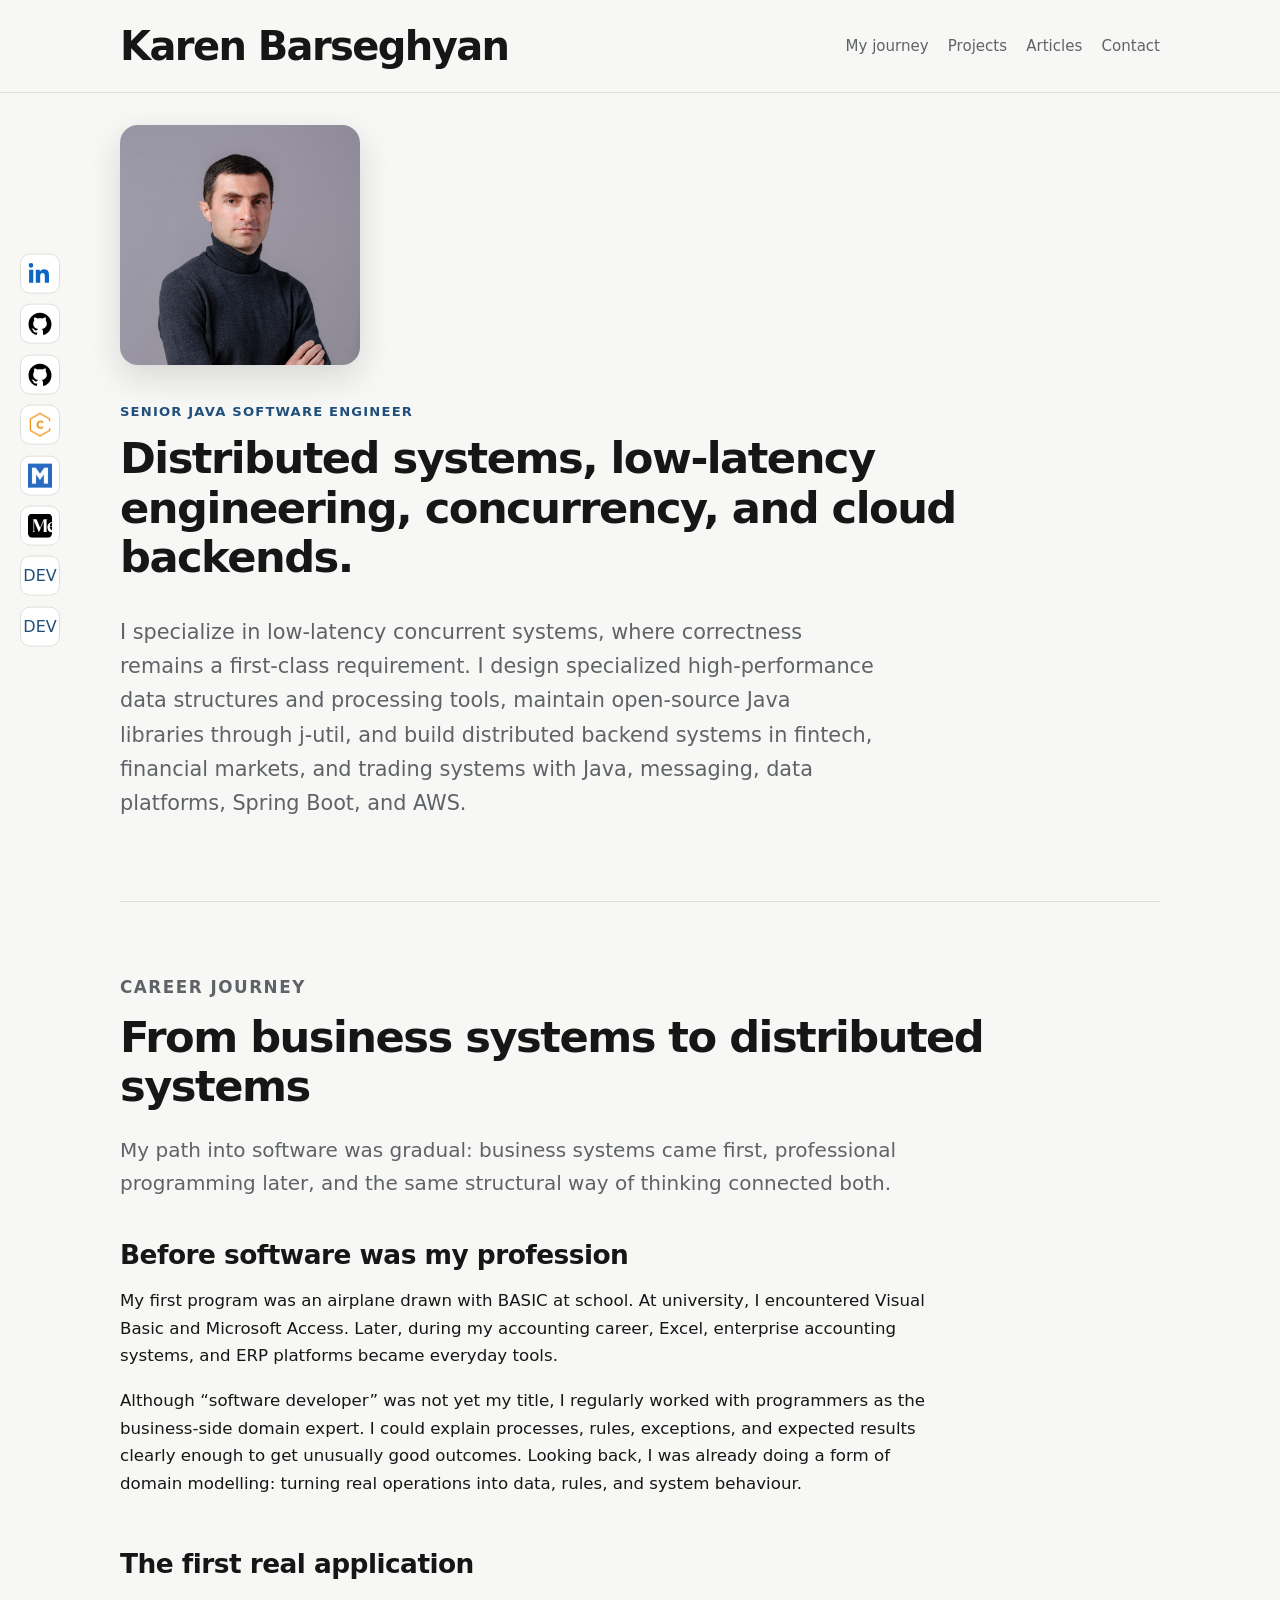
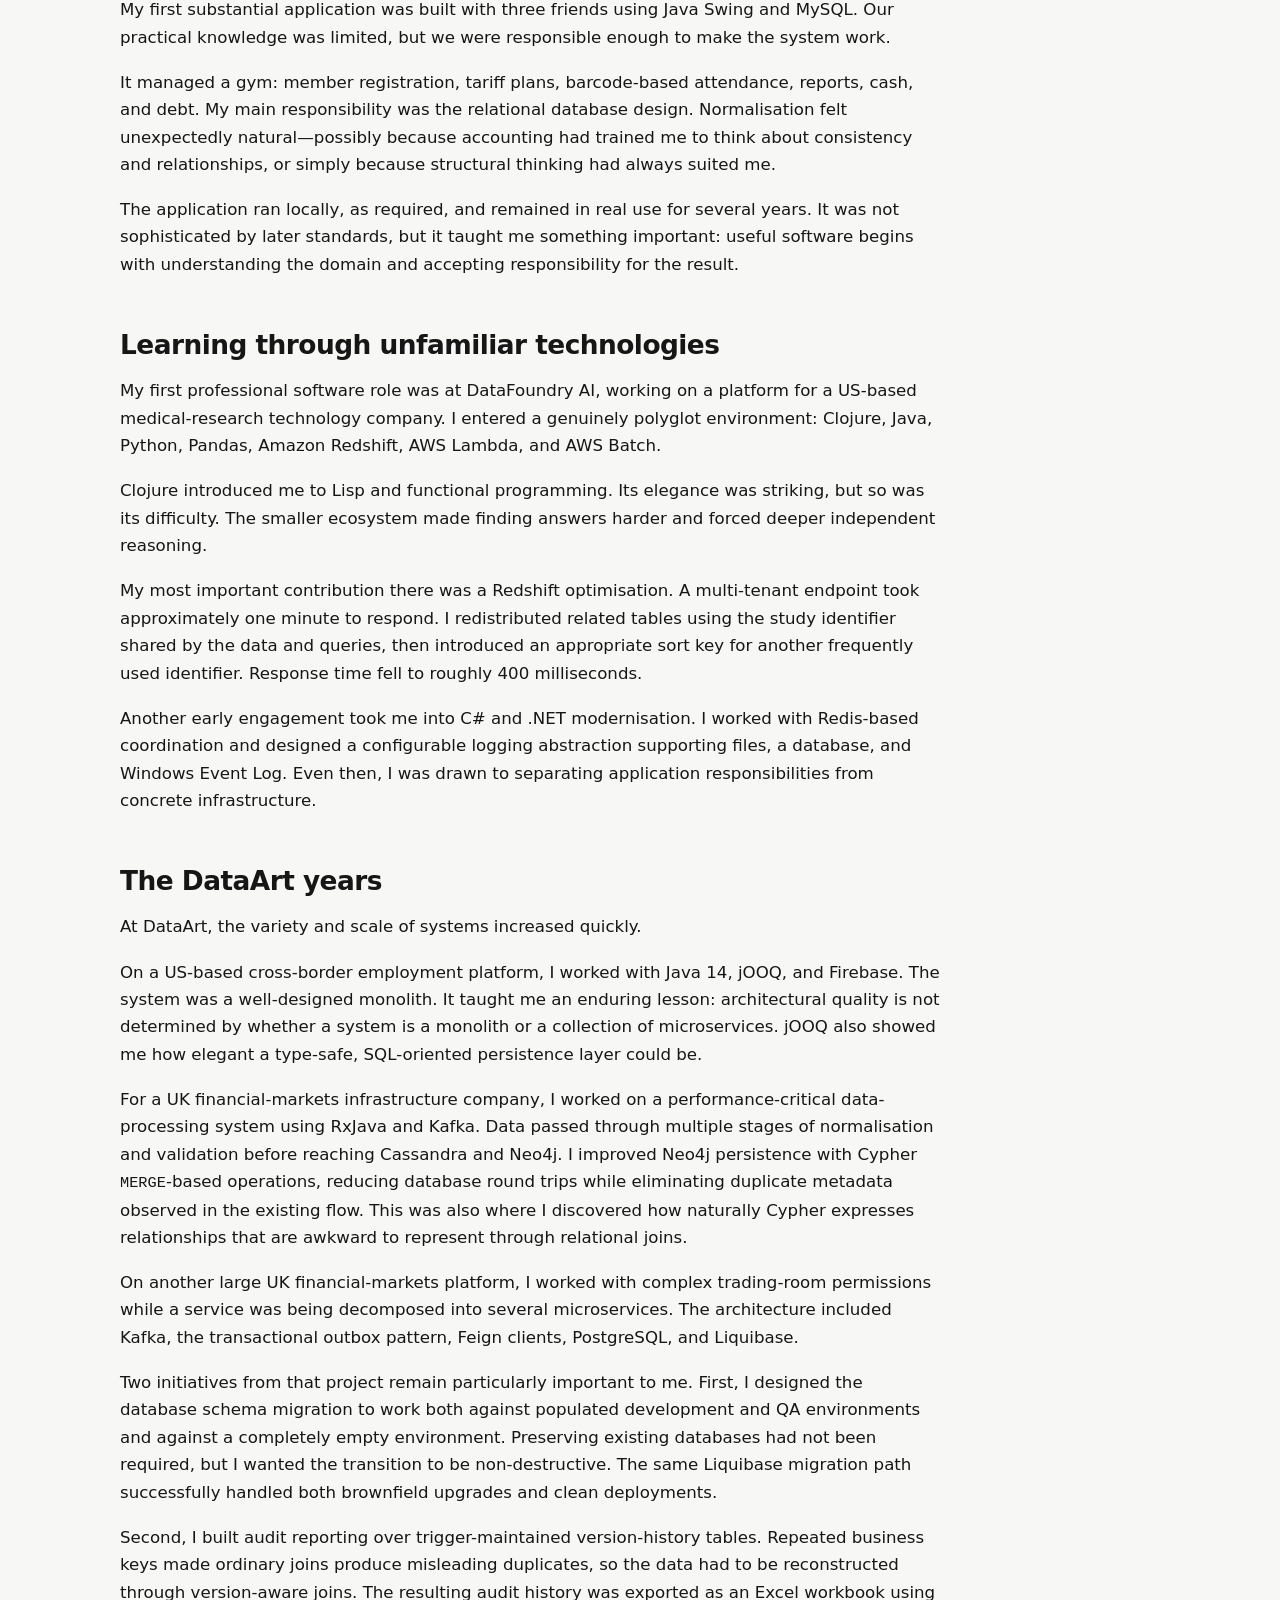
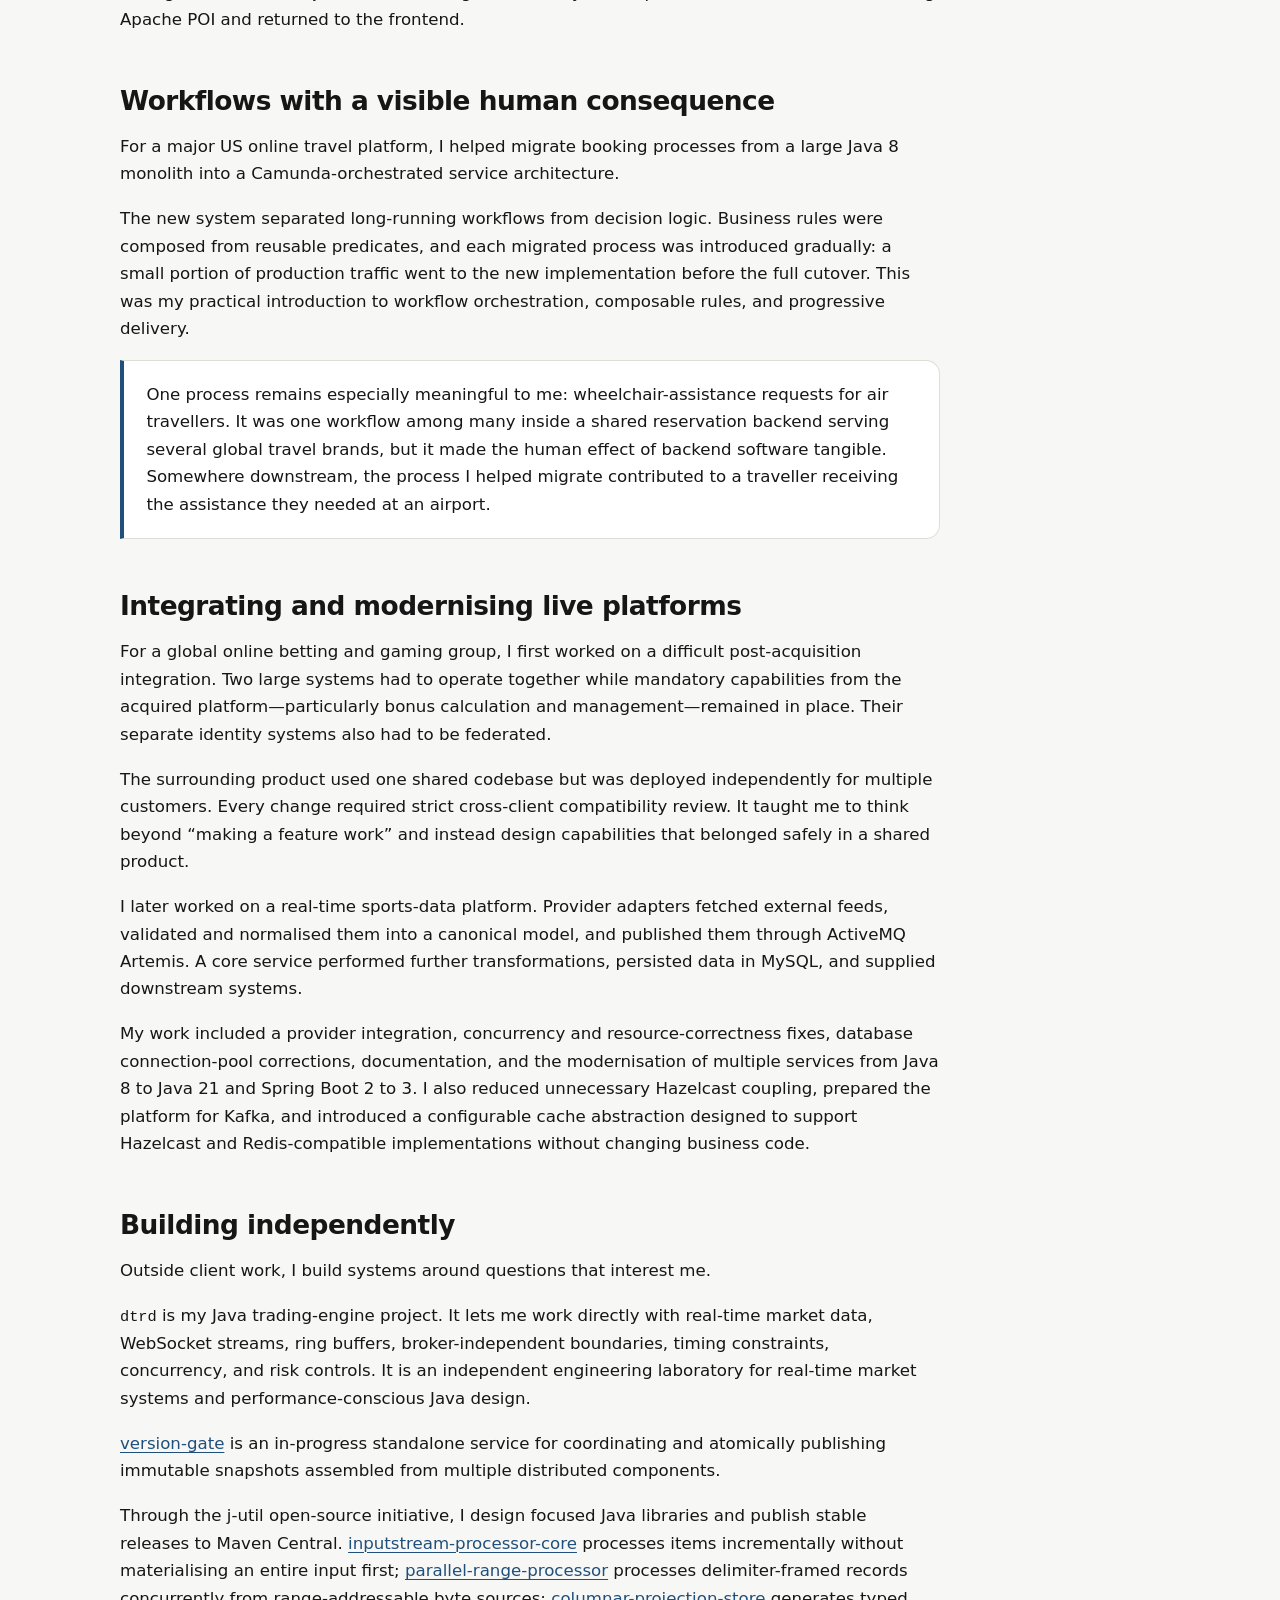
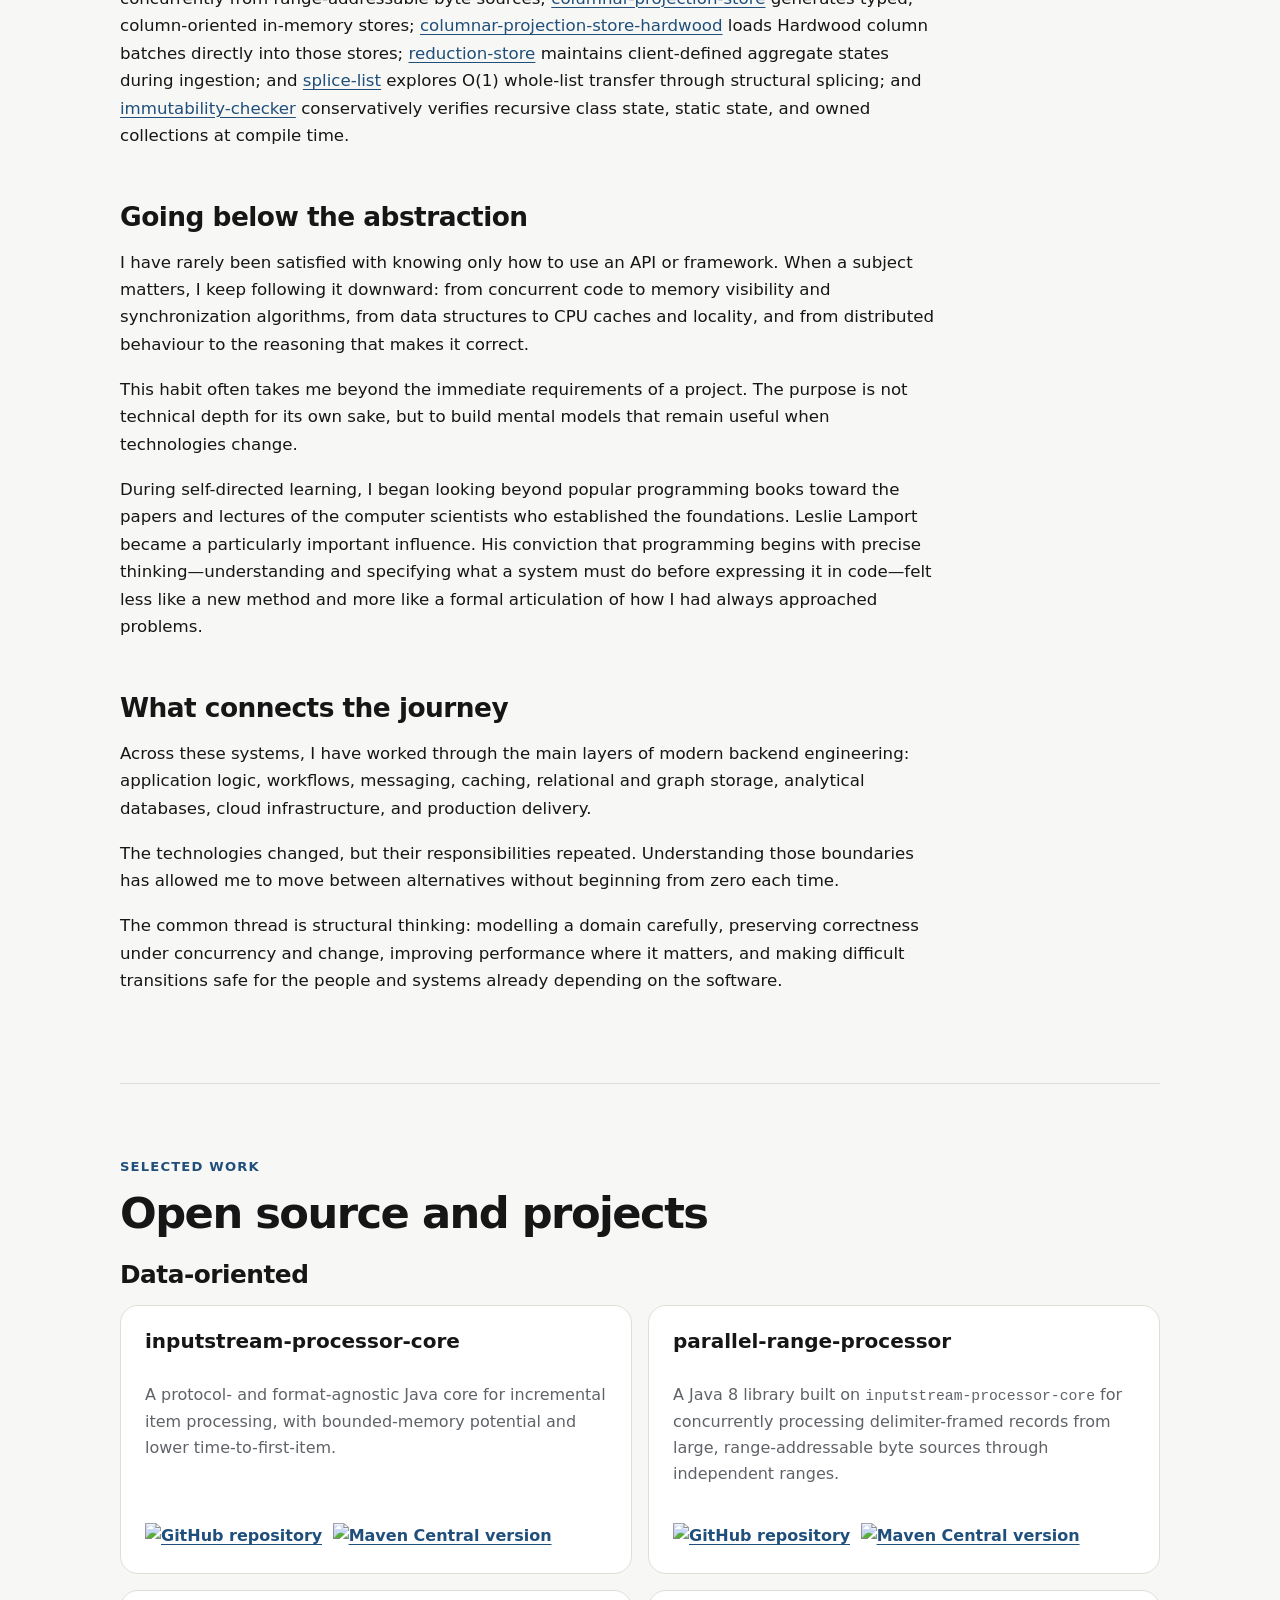
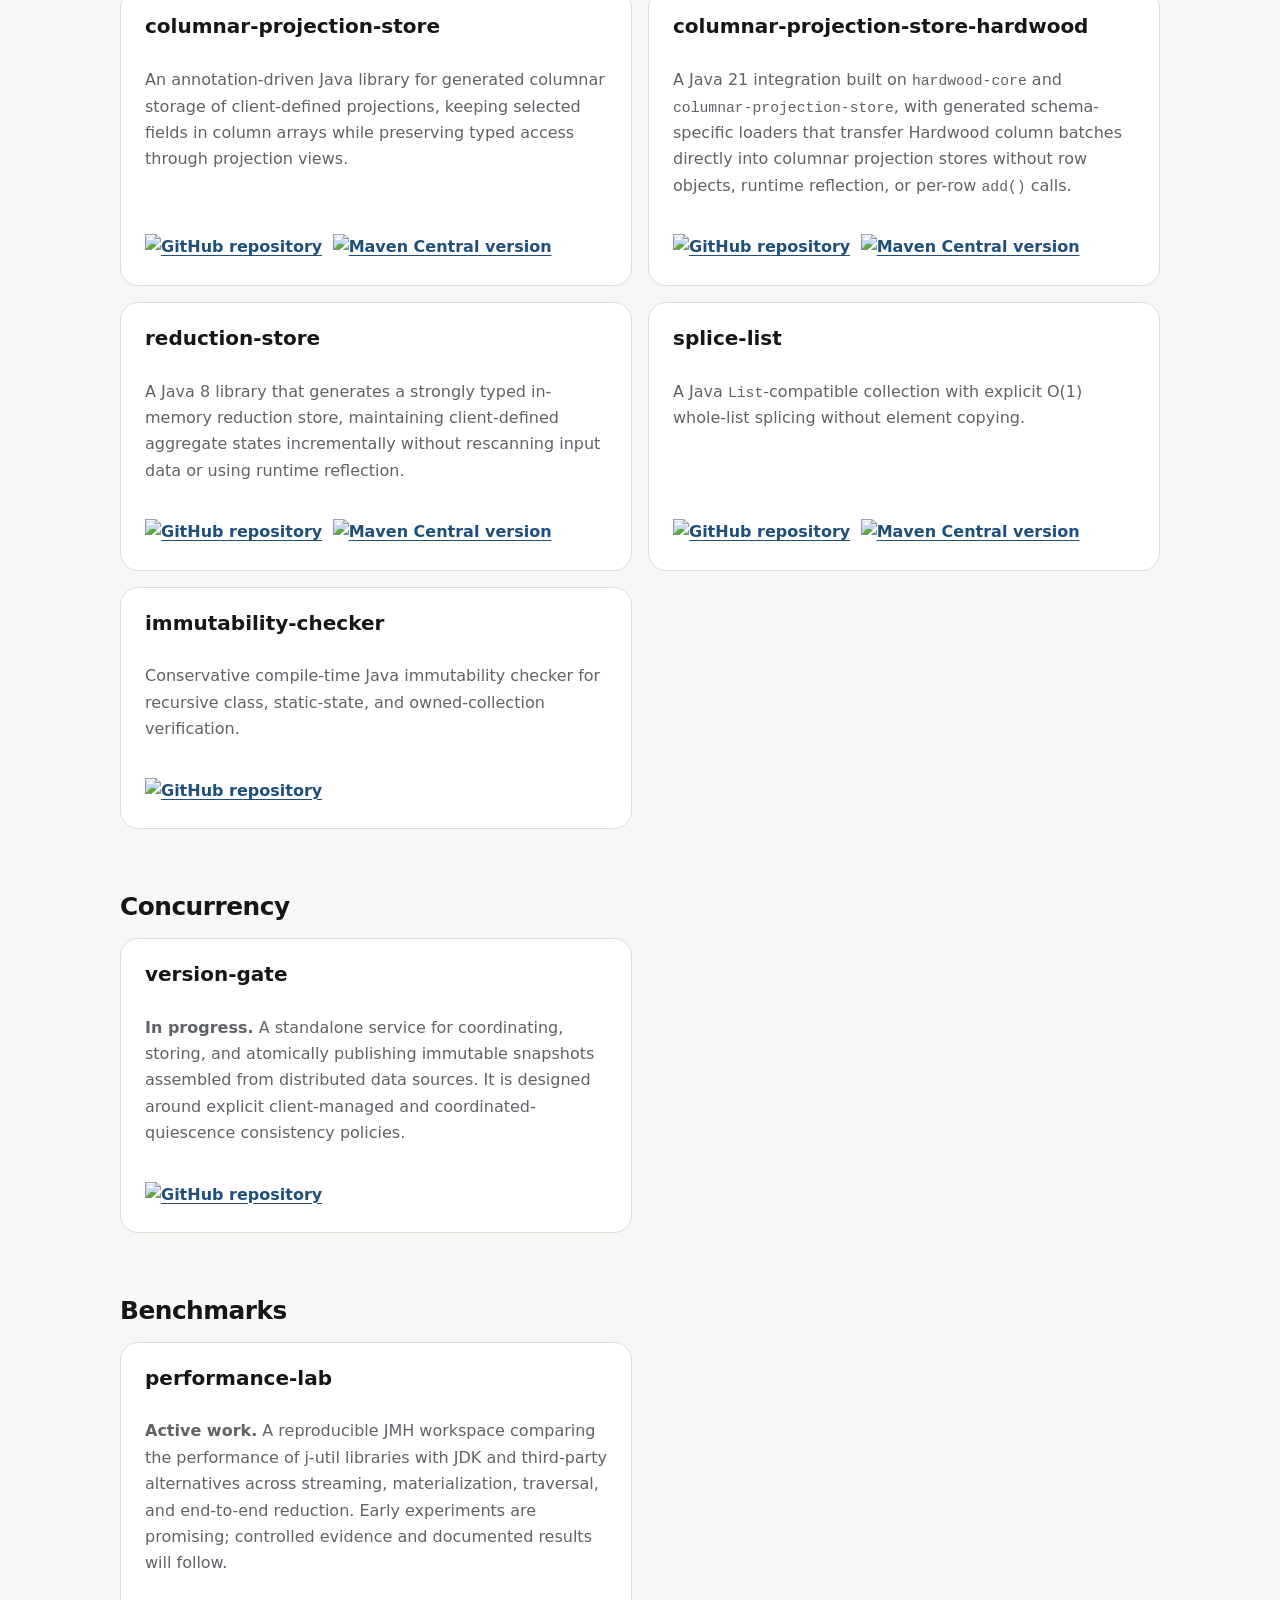
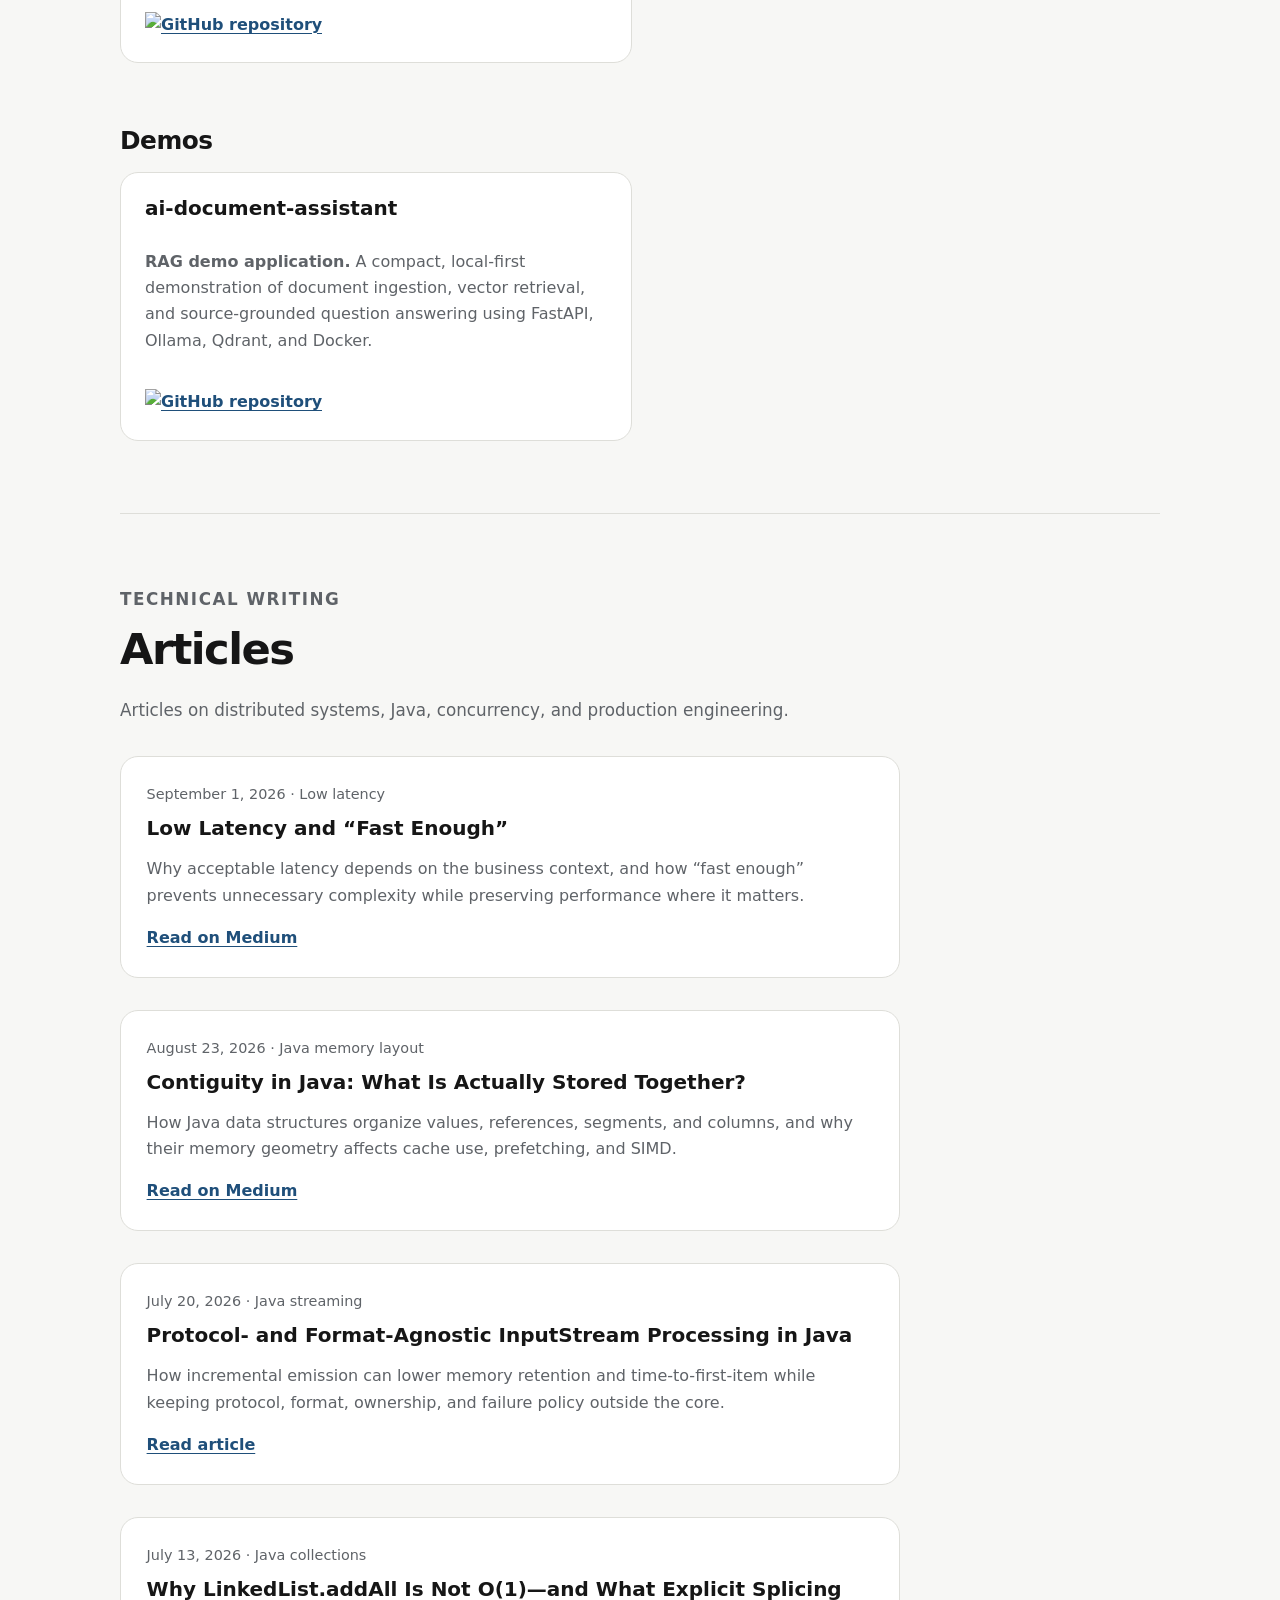
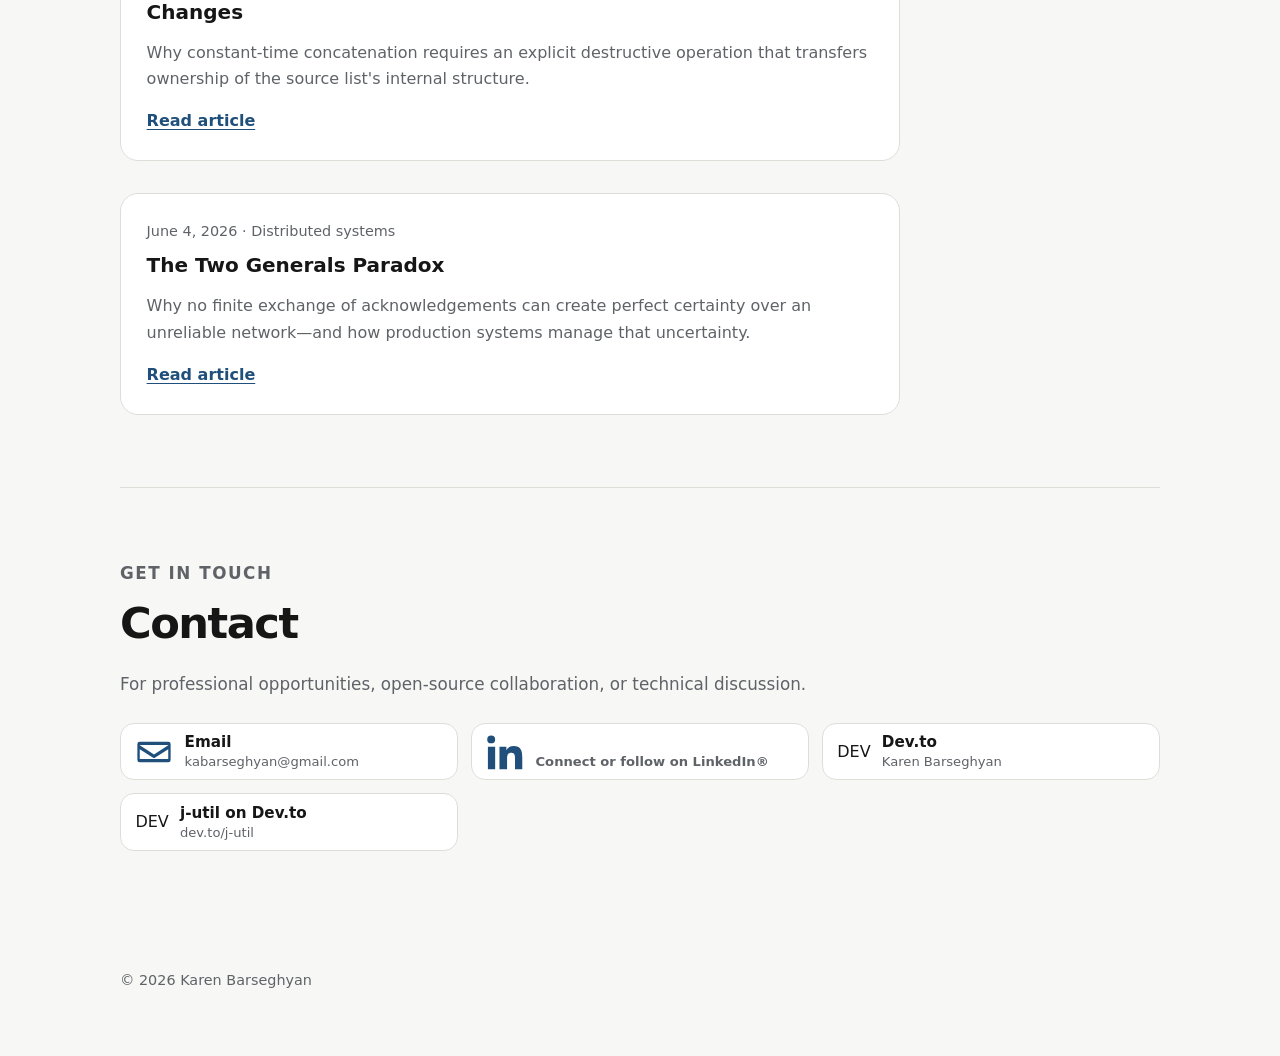
==== commit 34896b0c: "Add personal and j-util Dev.to links" ====
--- a/index.html
+++ b/index.html
@@ -11,7 +11,7 @@
   <link rel="icon" type="image/png" sizes="32x32" href="/favicon-32x32.png">
   <link rel="icon" type="image/png" sizes="16x16" href="/favicon-16x16.png">
   <link rel="apple-touch-icon" sizes="180x180" href="/apple-touch-icon.png">
-  <link rel="stylesheet" href="styles.css?v=profile-photo-spacing">
+  <link rel="stylesheet" href="styles.css?v=devto-links">
 
   <meta property="og:type" content="profile">
   <meta property="og:title" content="Karen Barseghyan | Low-Latency Java Engineer">
@@ -32,6 +32,8 @@
       "sameAs": [
         "https://www.linkedin.com/in/karenbarseghyan",
         "https://medium.com/@kabarseghyan",
+        "https://dev.to/karen_barseghyan_8df21c6d",
+        "https://dev.to/j-util",
         "https://github.com/k-barseghyan",
         "https://github.com/j-util",
         "https://central.sonatype.com/namespace/io.github.j-util"
@@ -88,6 +90,12 @@
     <a class="card-icon-link" target="_blank" rel="noopener noreferrer" href="https://medium.com/@kabarseghyan" aria-label="Open Karen Barseghyan on Medium" title="Medium">
       <img class="card-link-icon" src="assets/medium-mark.svg" alt="">
     </a>
+    <a class="card-icon-link devto-sidebar-link" target="_blank" rel="noopener noreferrer" href="https://dev.to/karen_barseghyan_8df21c6d" aria-label="Open Karen Barseghyan on Dev.to" title="Karen Barseghyan on Dev.to">
+      <span class="devto-mark" aria-hidden="true">DEV</span>
+    </a>
+    <a class="card-icon-link devto-sidebar-link" target="_blank" rel="noopener noreferrer" href="https://dev.to/j-util" aria-label="Open j-util on Dev.to" title="j-util on Dev.to">
+      <span class="devto-mark" aria-hidden="true">DEV</span>
+    </a>
   </aside>
 
   <main>
@@ -633,6 +641,22 @@
             <small><b>Connect or follow on LinkedIn®</b></small>
           </span>
         </a>
+
+        <a class="contact-link" href="https://dev.to/karen_barseghyan_8df21c6d" target="_blank" rel="noopener noreferrer" aria-label="Open Karen Barseghyan on Dev.to">
+          <span class="devto-mark contact-icon-devto" aria-hidden="true">DEV</span>
+          <span>
+            <strong>Dev.to</strong>
+            <small>Karen Barseghyan</small>
+          </span>
+        </a>
+
+        <a class="contact-link" href="https://dev.to/j-util" target="_blank" rel="noopener noreferrer" aria-label="Open j-util on Dev.to">
+          <span class="devto-mark contact-icon-devto" aria-hidden="true">DEV</span>
+          <span>
+            <strong>j-util on Dev.to</strong>
+            <small>dev.to/j-util</small>
+          </span>
+        </a>
       </div>
     </section>
   </main>
@@ -644,6 +668,5 @@
   <script>
     document.getElementById("year").textContent = new Date().getFullYear();
   </script>
-  <script src="assets/visitor-notifier.js" defer></script>
 </body>
 </html>
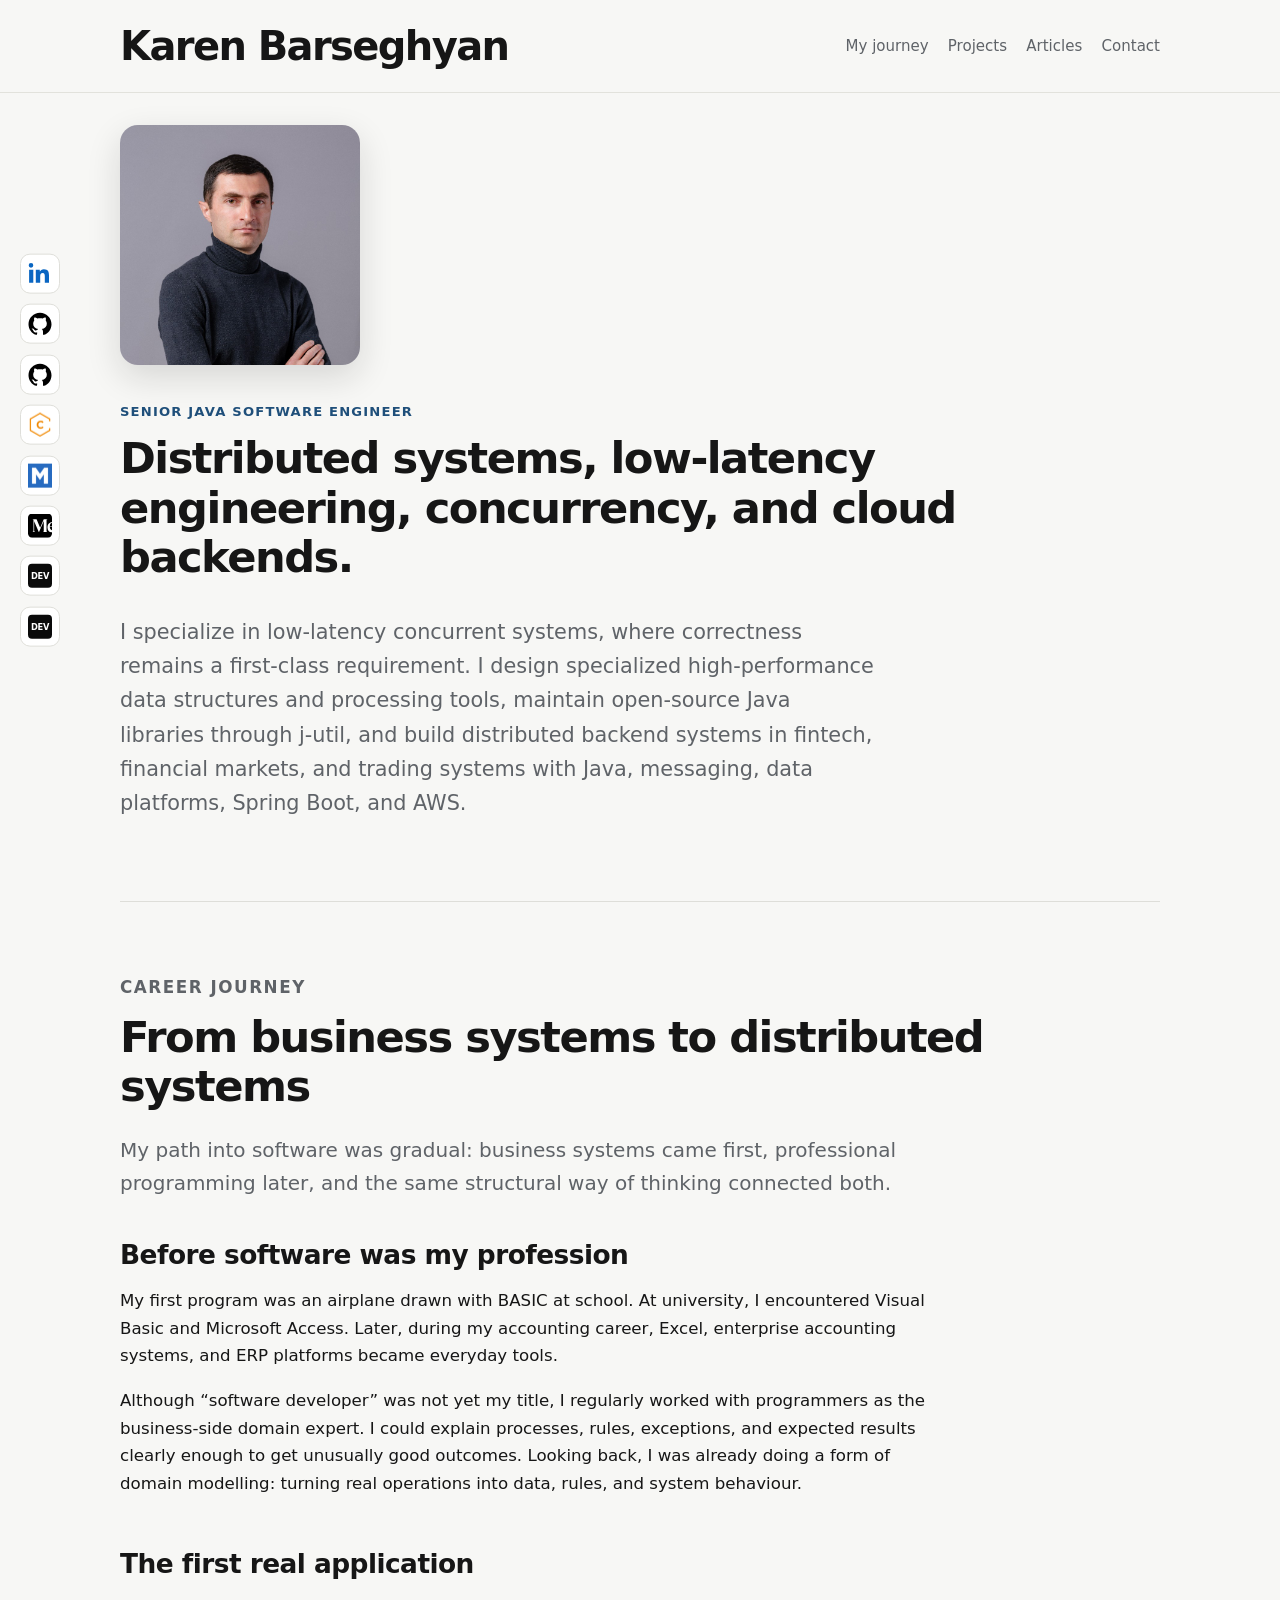
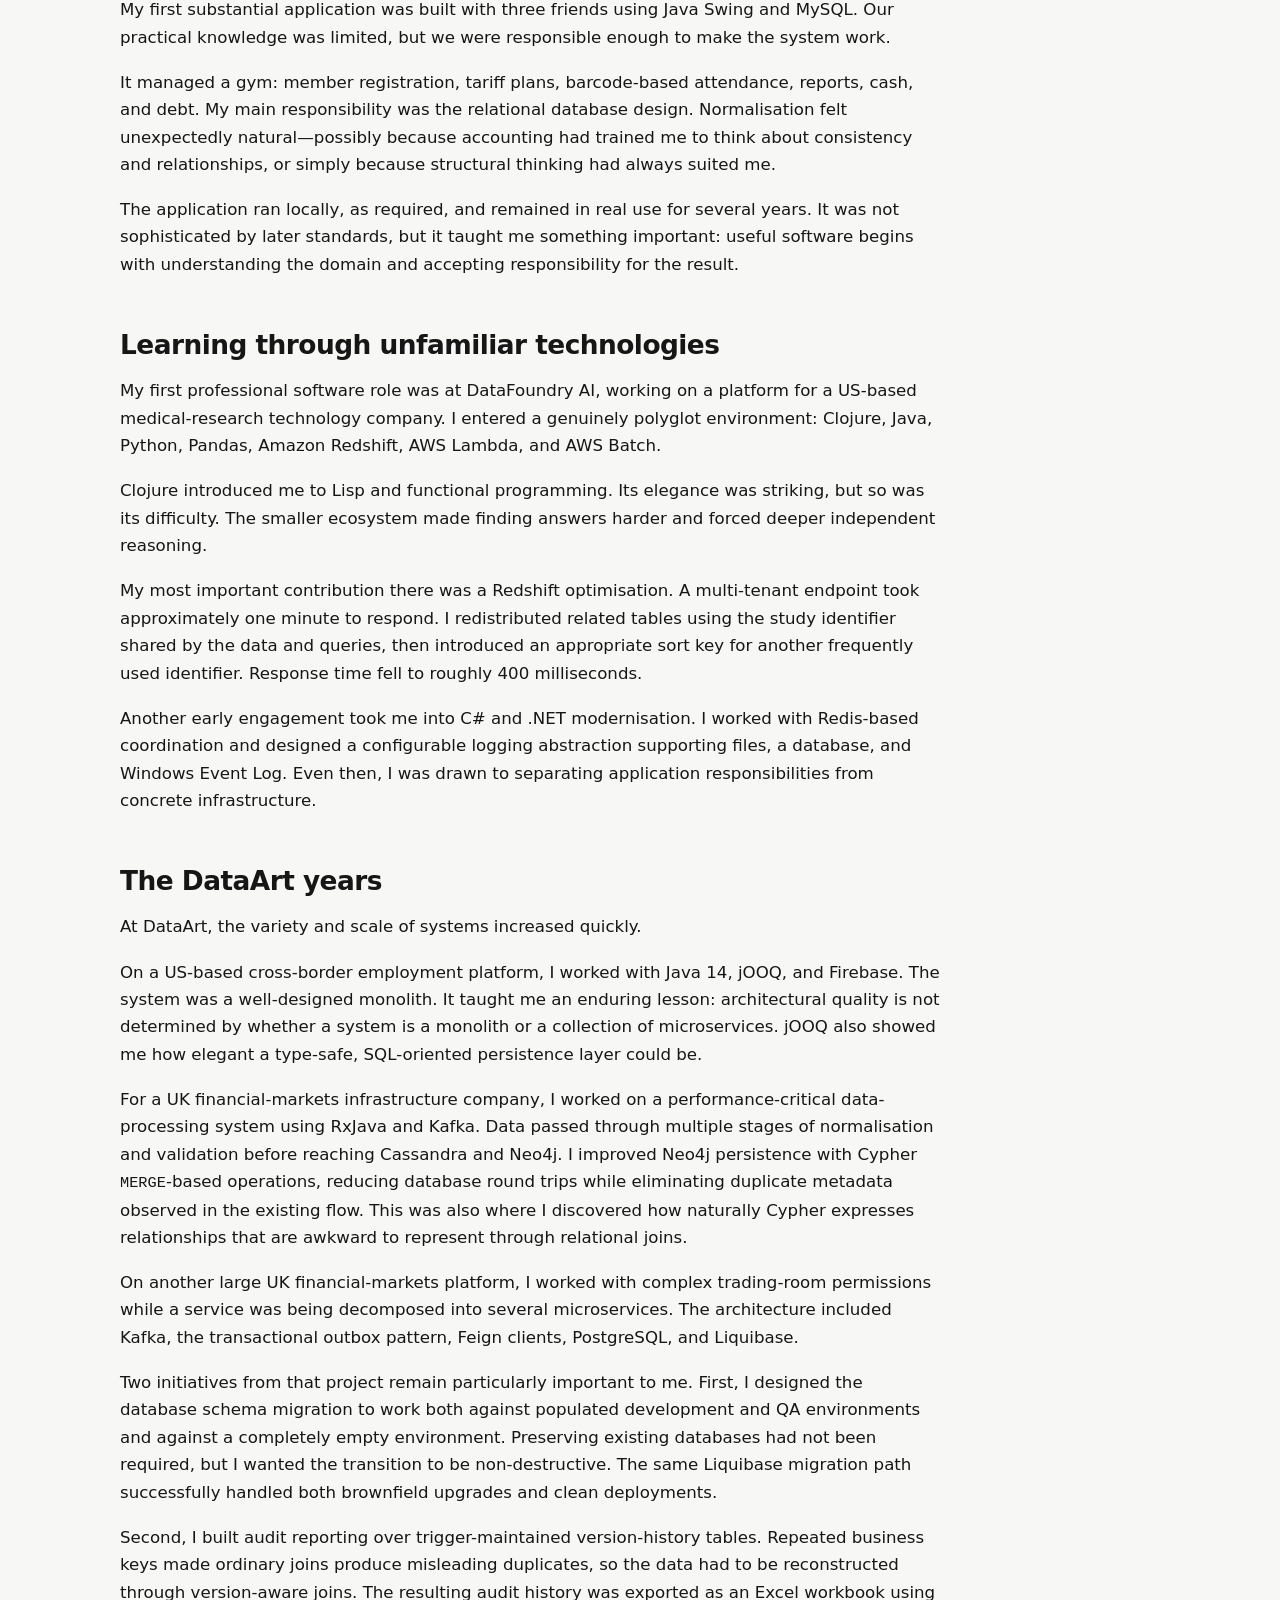
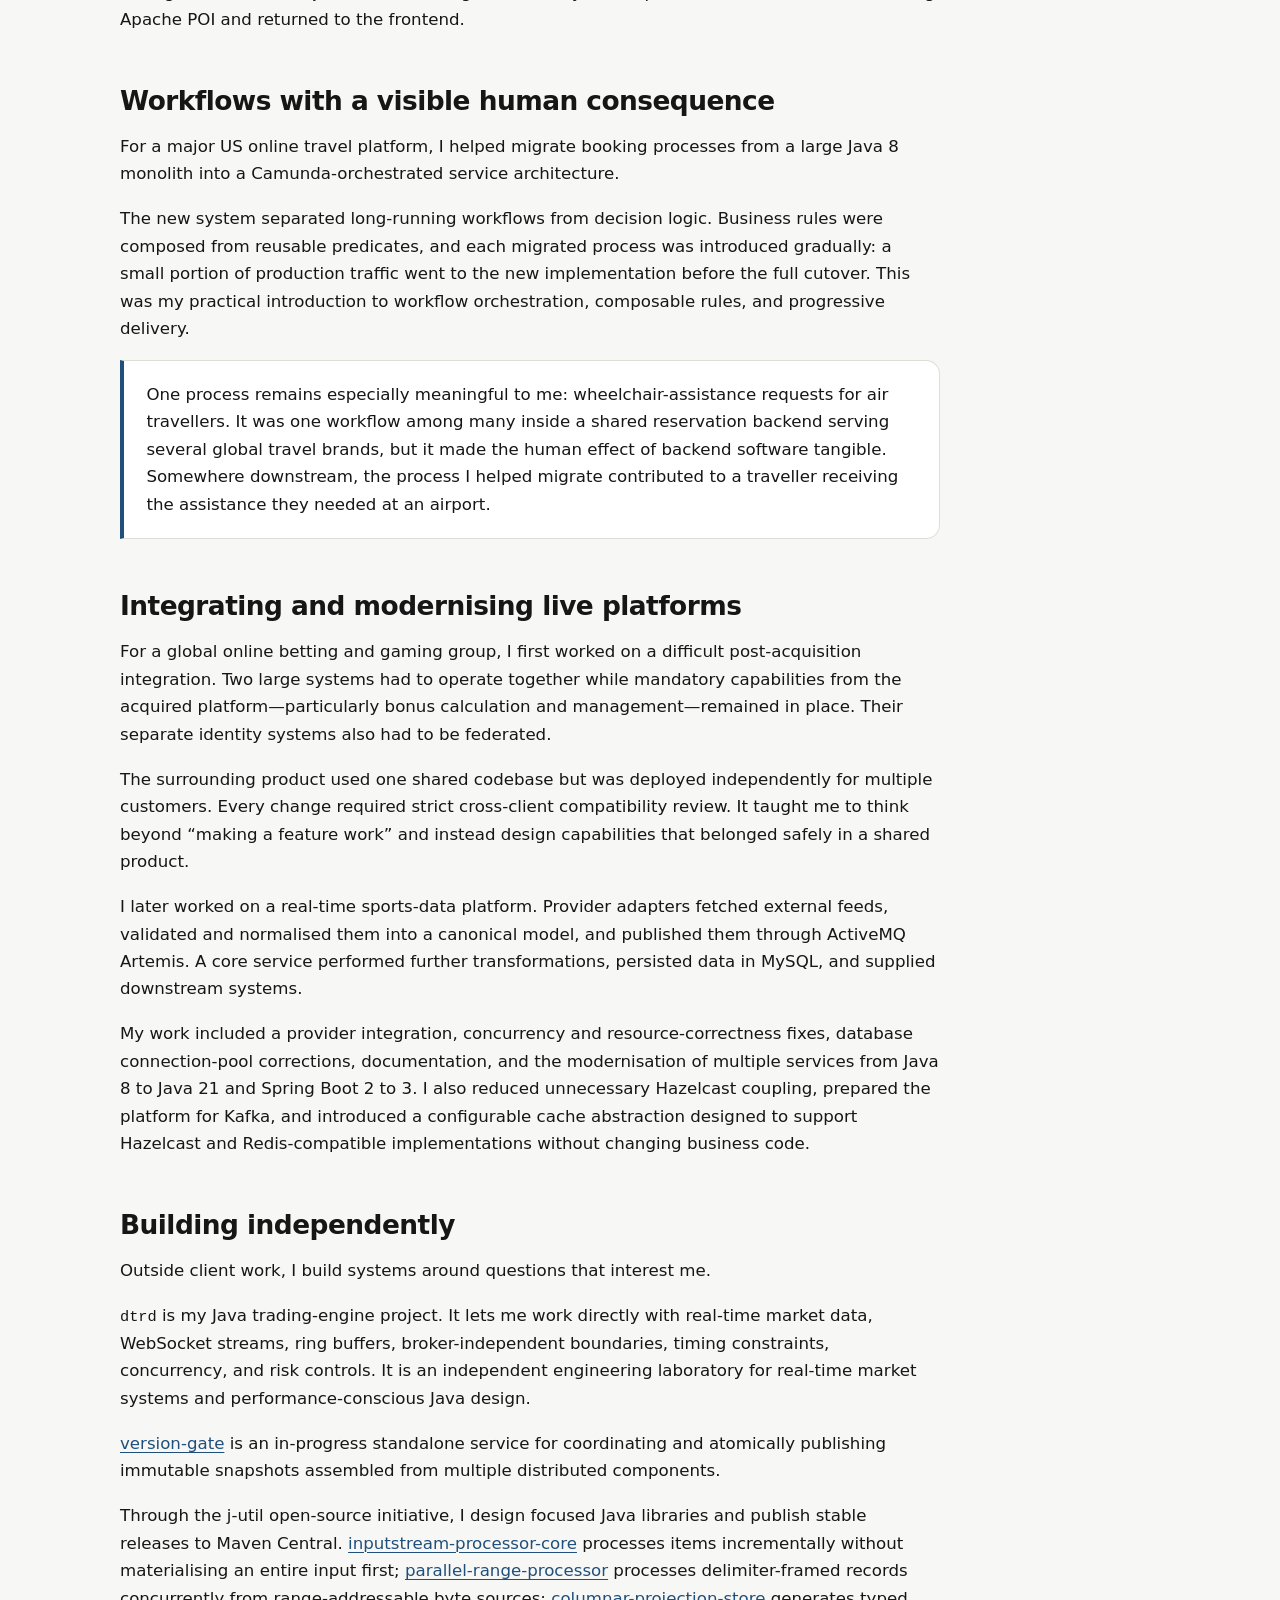
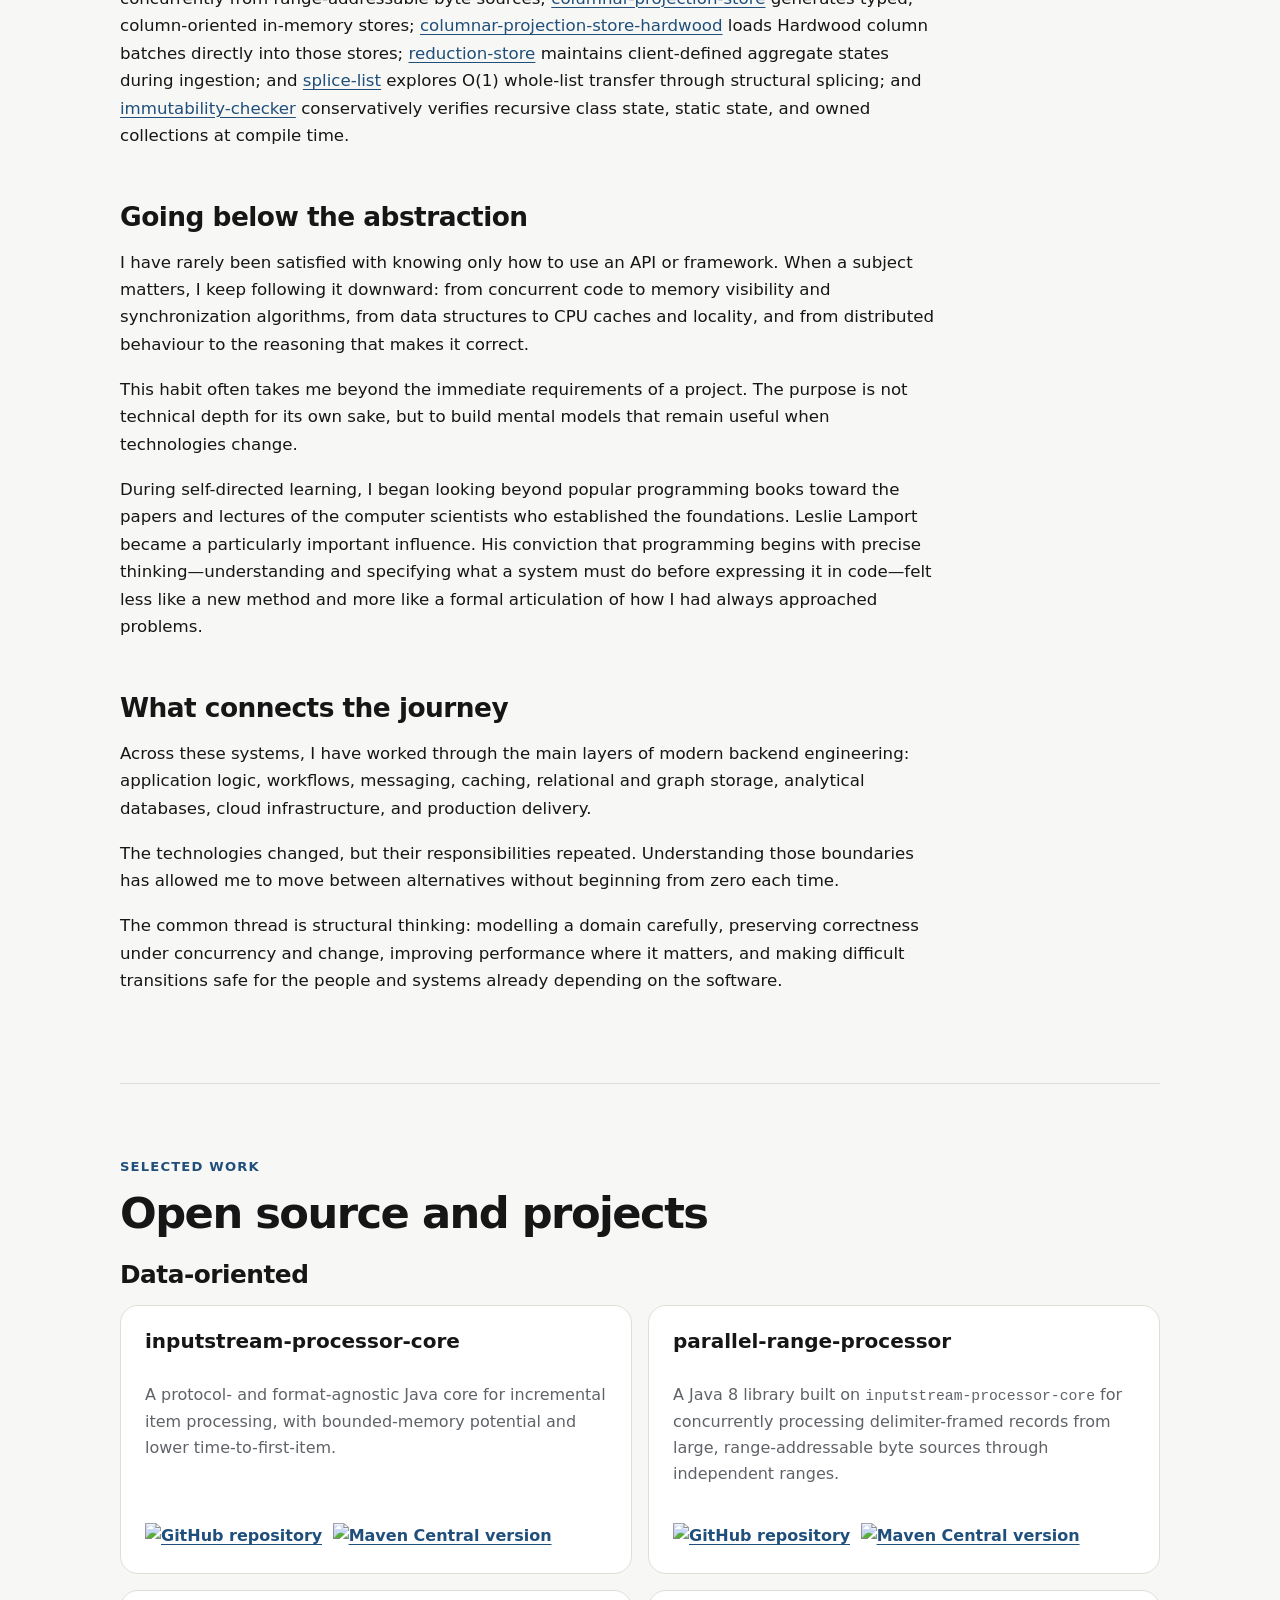
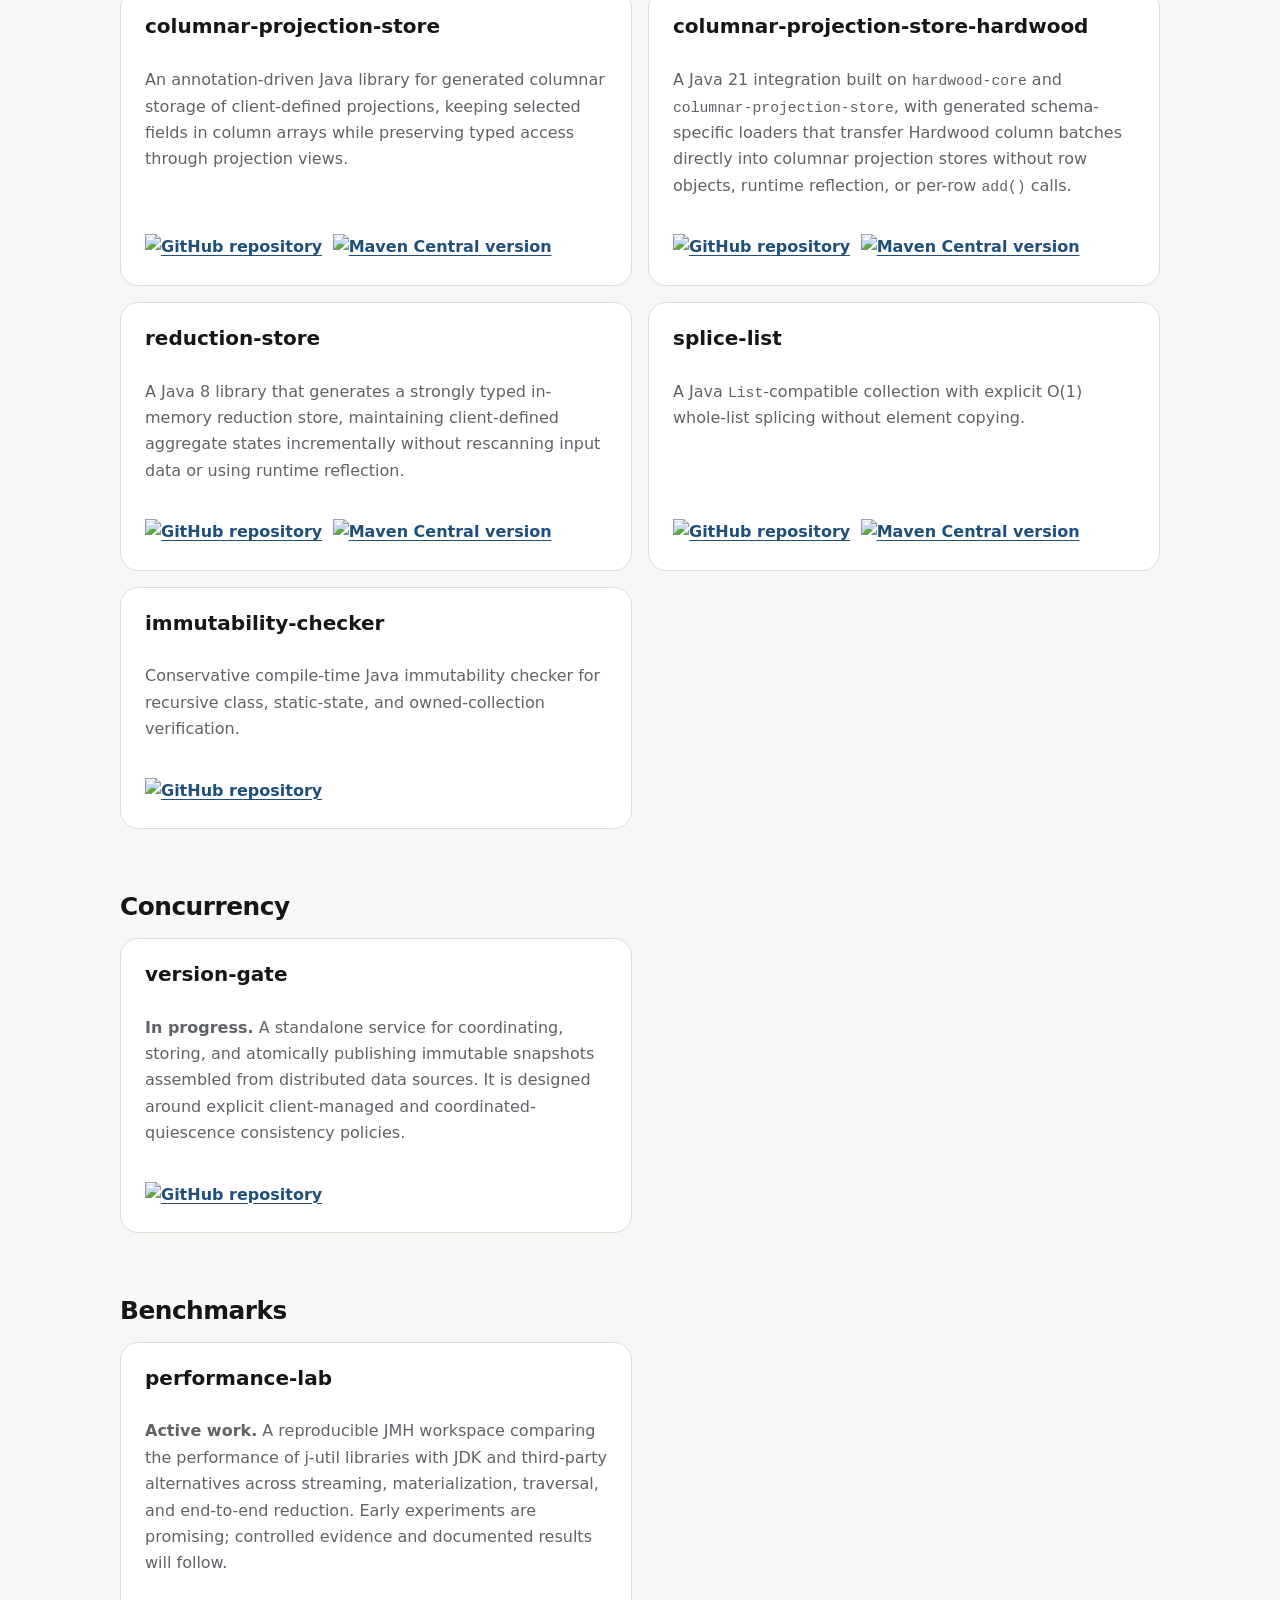
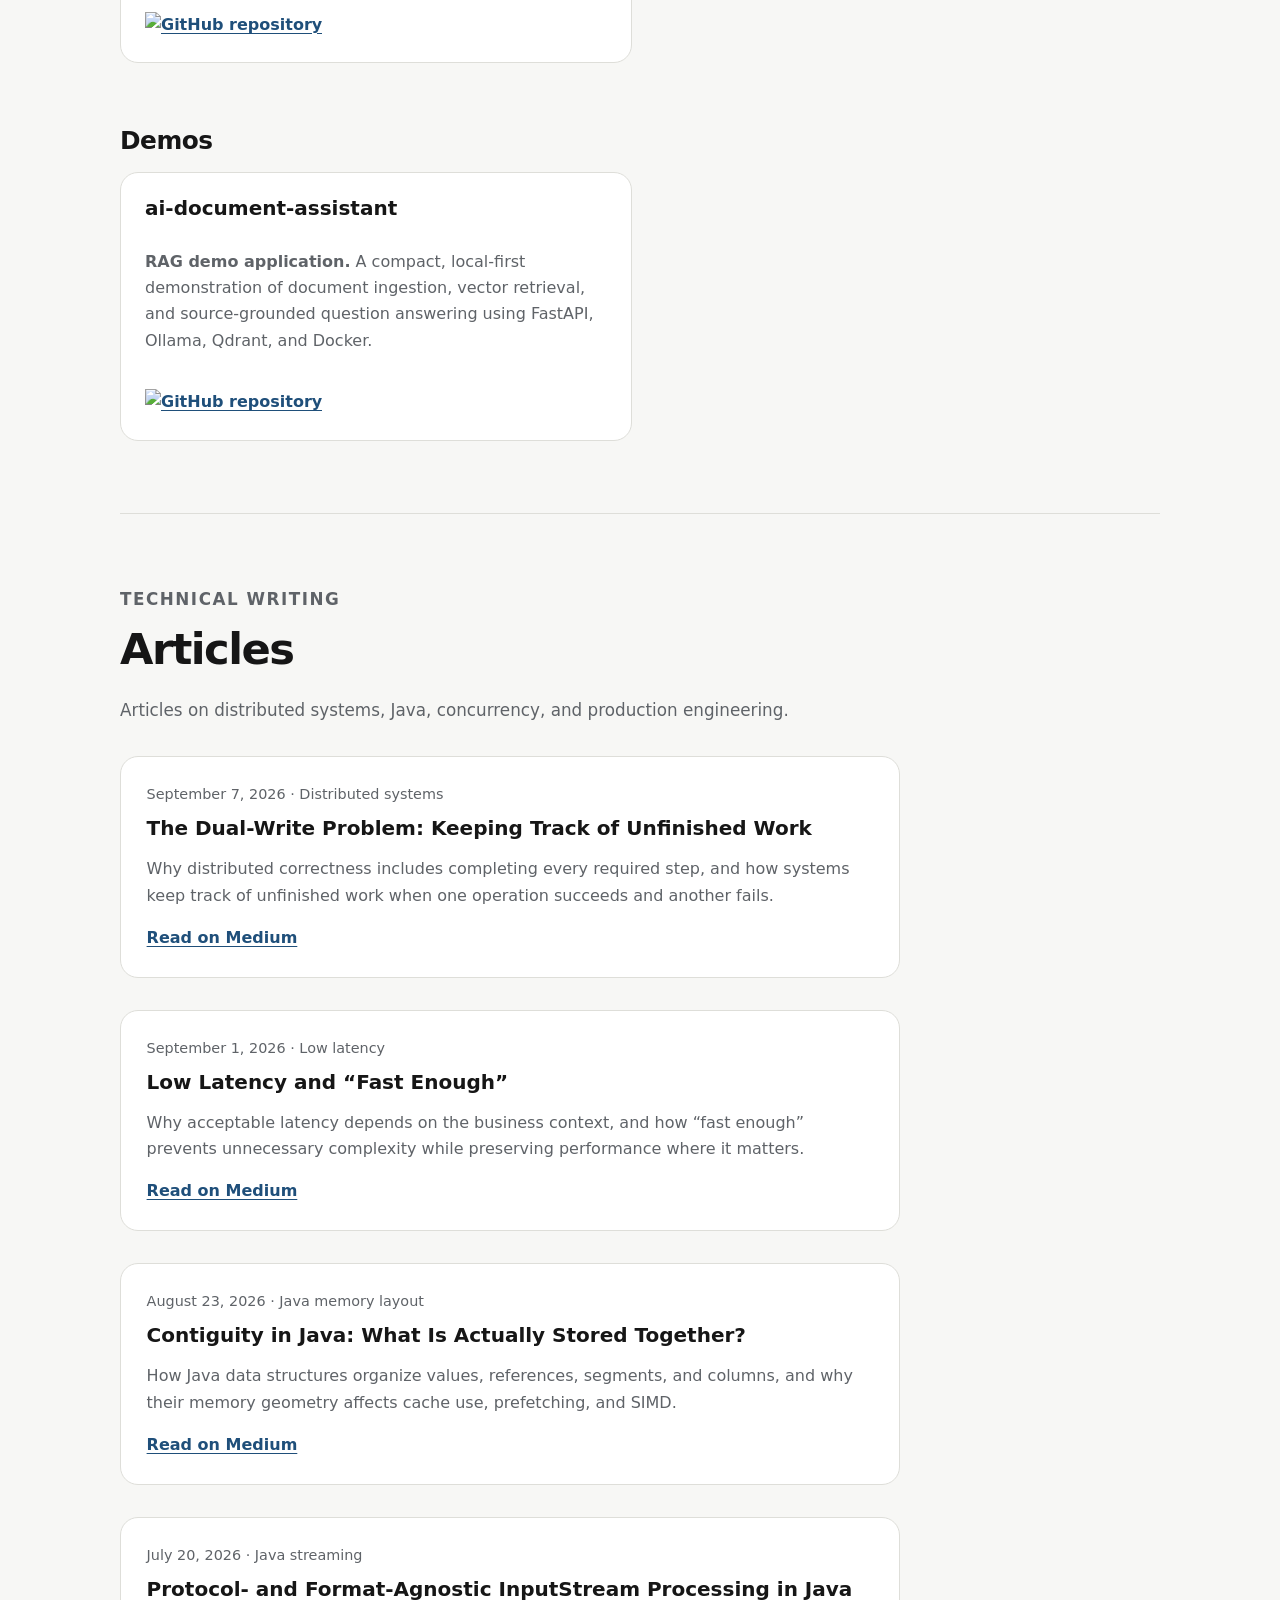
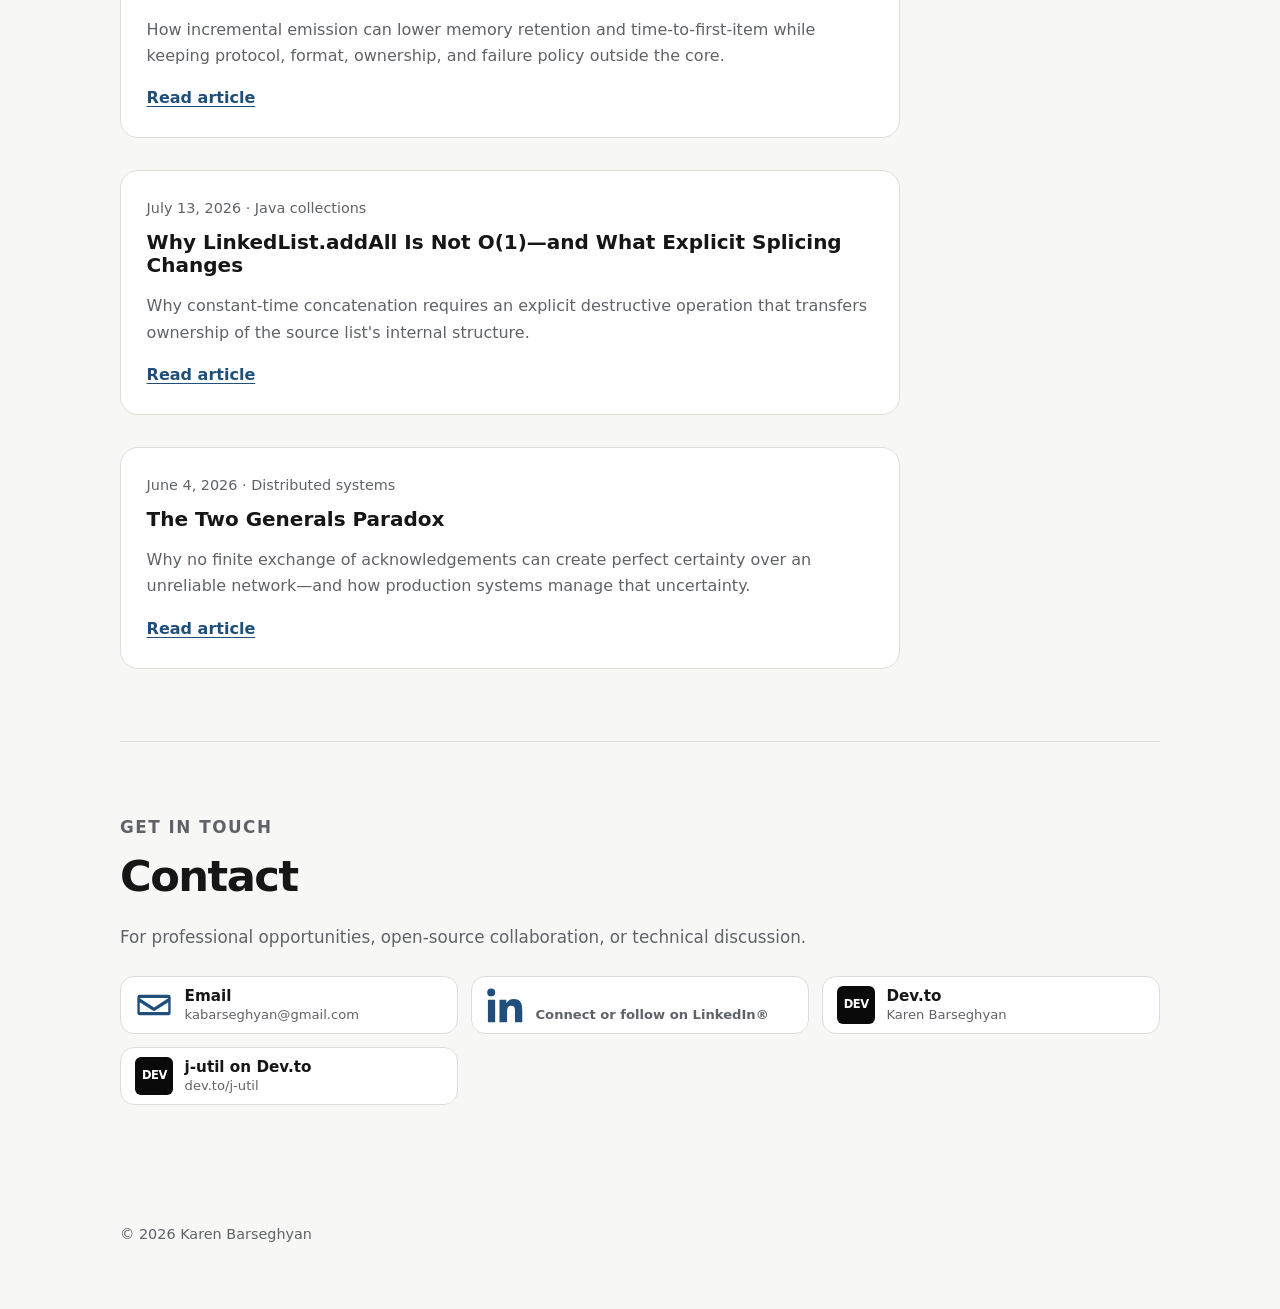
==== commit 718fe1c6: "Add dual-write article to website" ====
--- a/index.html
+++ b/index.html
@@ -564,6 +564,16 @@
       </p>
 
       <article class="writing-card">
+        <p class="article-meta">September 7, 2026 · Distributed systems</p>
+        <h3><a href="https://medium.com/@kabarseghyan/the-dual-write-problem-keeping-track-of-unfinished-work-e0a998c430ac" target="_blank" rel="noopener noreferrer">The Dual-Write Problem: Keeping Track of Unfinished Work</a></h3>
+        <p>
+          Why distributed correctness includes completing every required step, and how
+          systems keep track of unfinished work when one operation succeeds and another fails.
+        </p>
+        <a class="read-more" href="https://medium.com/@kabarseghyan/the-dual-write-problem-keeping-track-of-unfinished-work-e0a998c430ac" target="_blank" rel="noopener noreferrer">Read on Medium</a>
+      </article>
+
+      <article class="writing-card">
         <p class="article-meta">September 1, 2026 · Low latency</p>
         <h3><a href="https://medium.com/@kabarseghyan/low-latency-and-fast-enough-42a1c3e8b511" target="_blank" rel="noopener noreferrer">Low Latency and “Fast Enough”</a></h3>
         <p>
--- a/styles.css
+++ b/styles.css
@@ -274,6 +274,22 @@
   object-fit: contain;
 }
 
+.devto-mark {
+  display: inline-flex;
+  width: 24px;
+  height: 24px;
+  flex: 0 0 24px;
+  align-items: center;
+  justify-content: center;
+  border-radius: 4px;
+  background: #0a0a0a;
+  color: #ffffff;
+  font-size: 0.52rem;
+  font-weight: 850;
+  letter-spacing: -0.04em;
+  line-height: 1;
+}
+
 .article-list {
   max-width: 780px;
   padding-left: 1.25rem;
@@ -396,6 +412,14 @@
   width: 38px;
   height: 38px;
   flex-basis: 38px;
+}
+
+.contact-icon-devto {
+  width: 38px;
+  height: 38px;
+  flex-basis: 38px;
+  border-radius: 6px;
+  font-size: 0.72rem;
 }
 
 .contact-link span {
@@ -455,6 +479,8 @@
 }
 
 @media (max-width: 720px) {
+  .devto-sidebar-link { display: none; }
+
   .nav {
     min-height: auto;
     align-items: flex-start;
